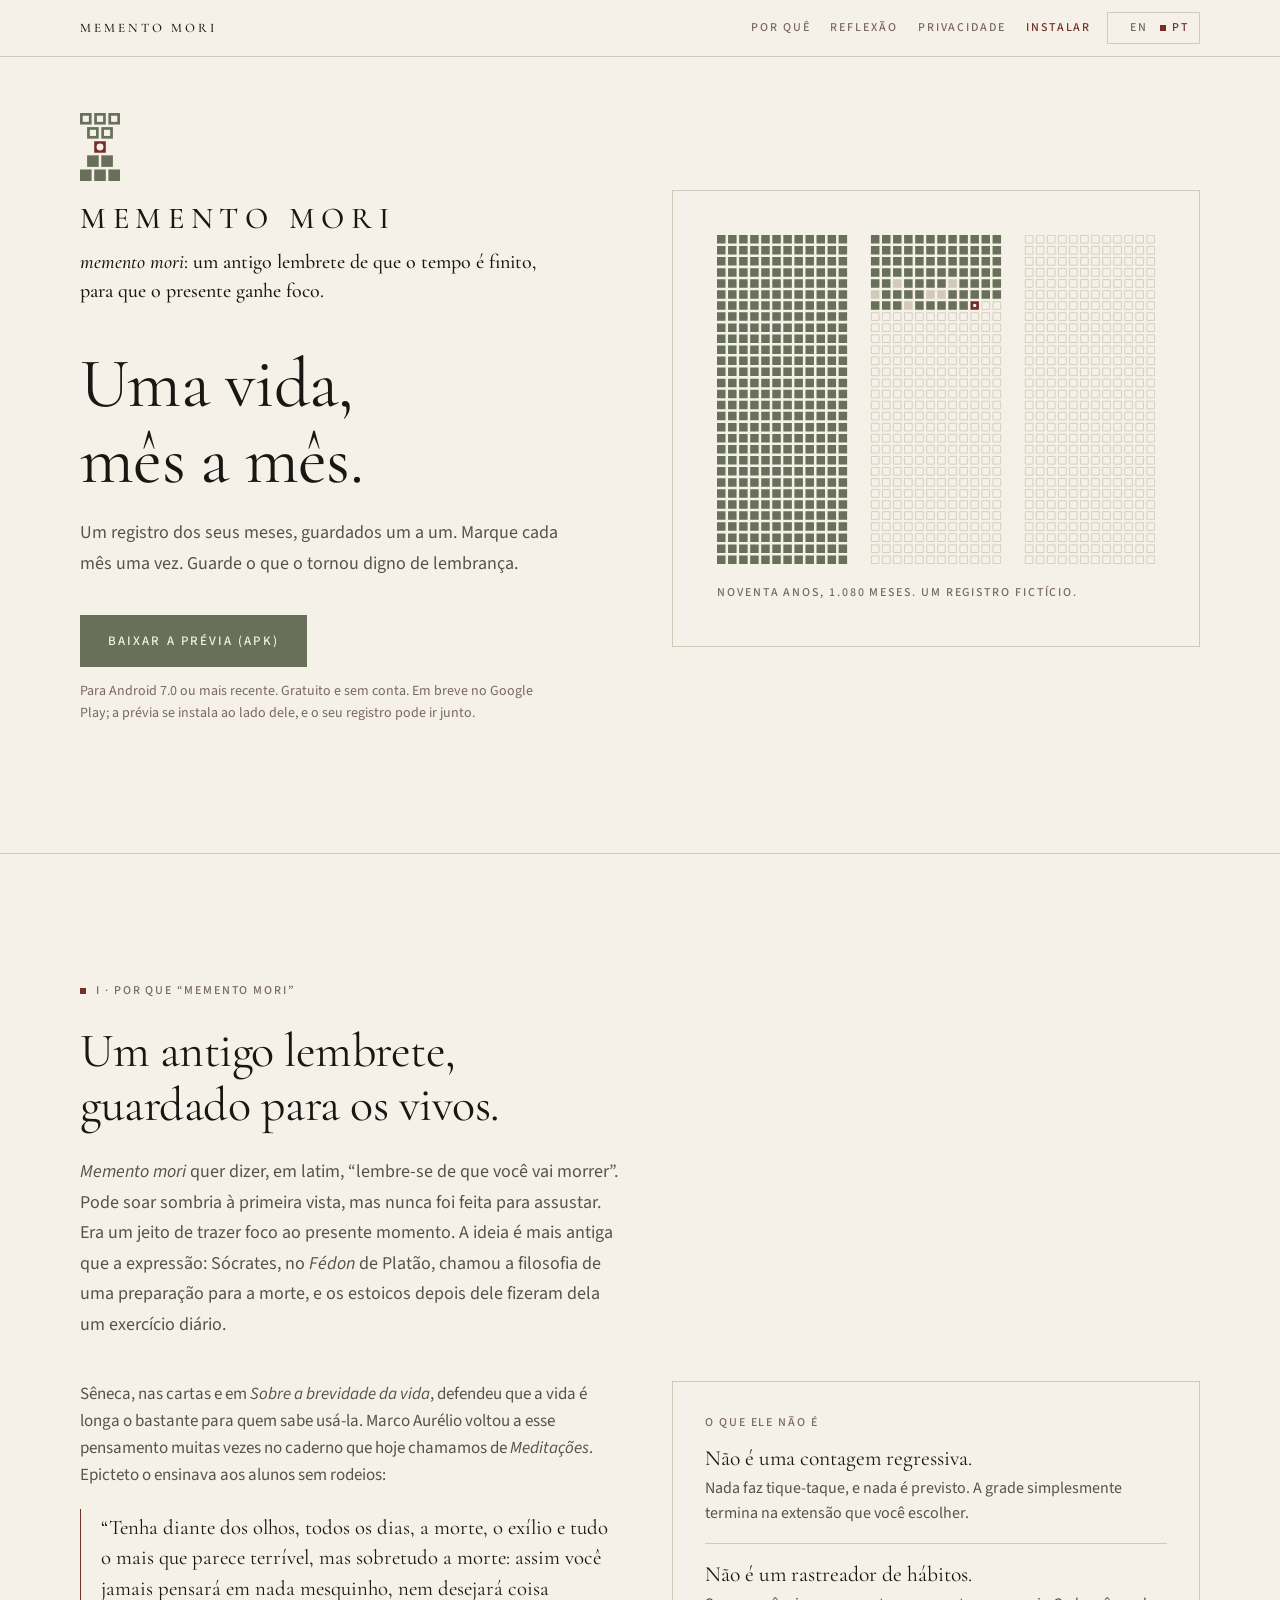
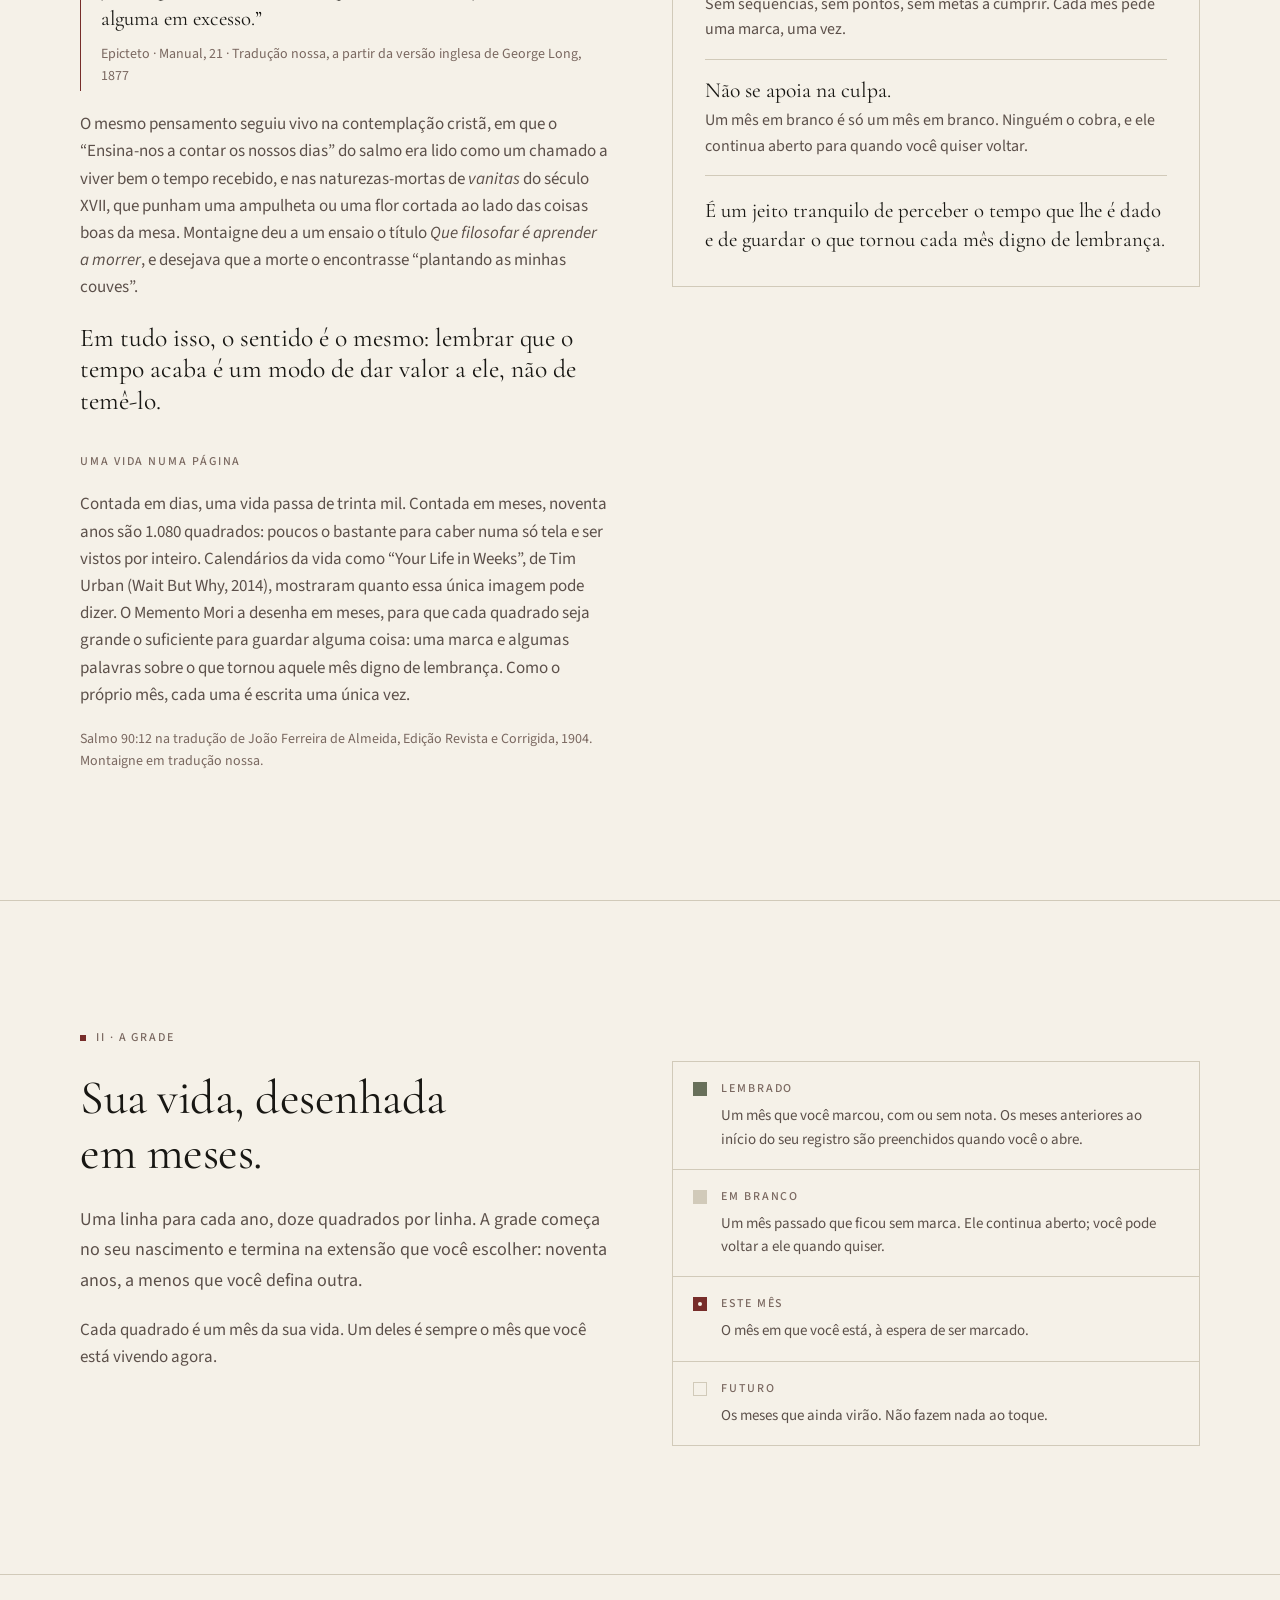
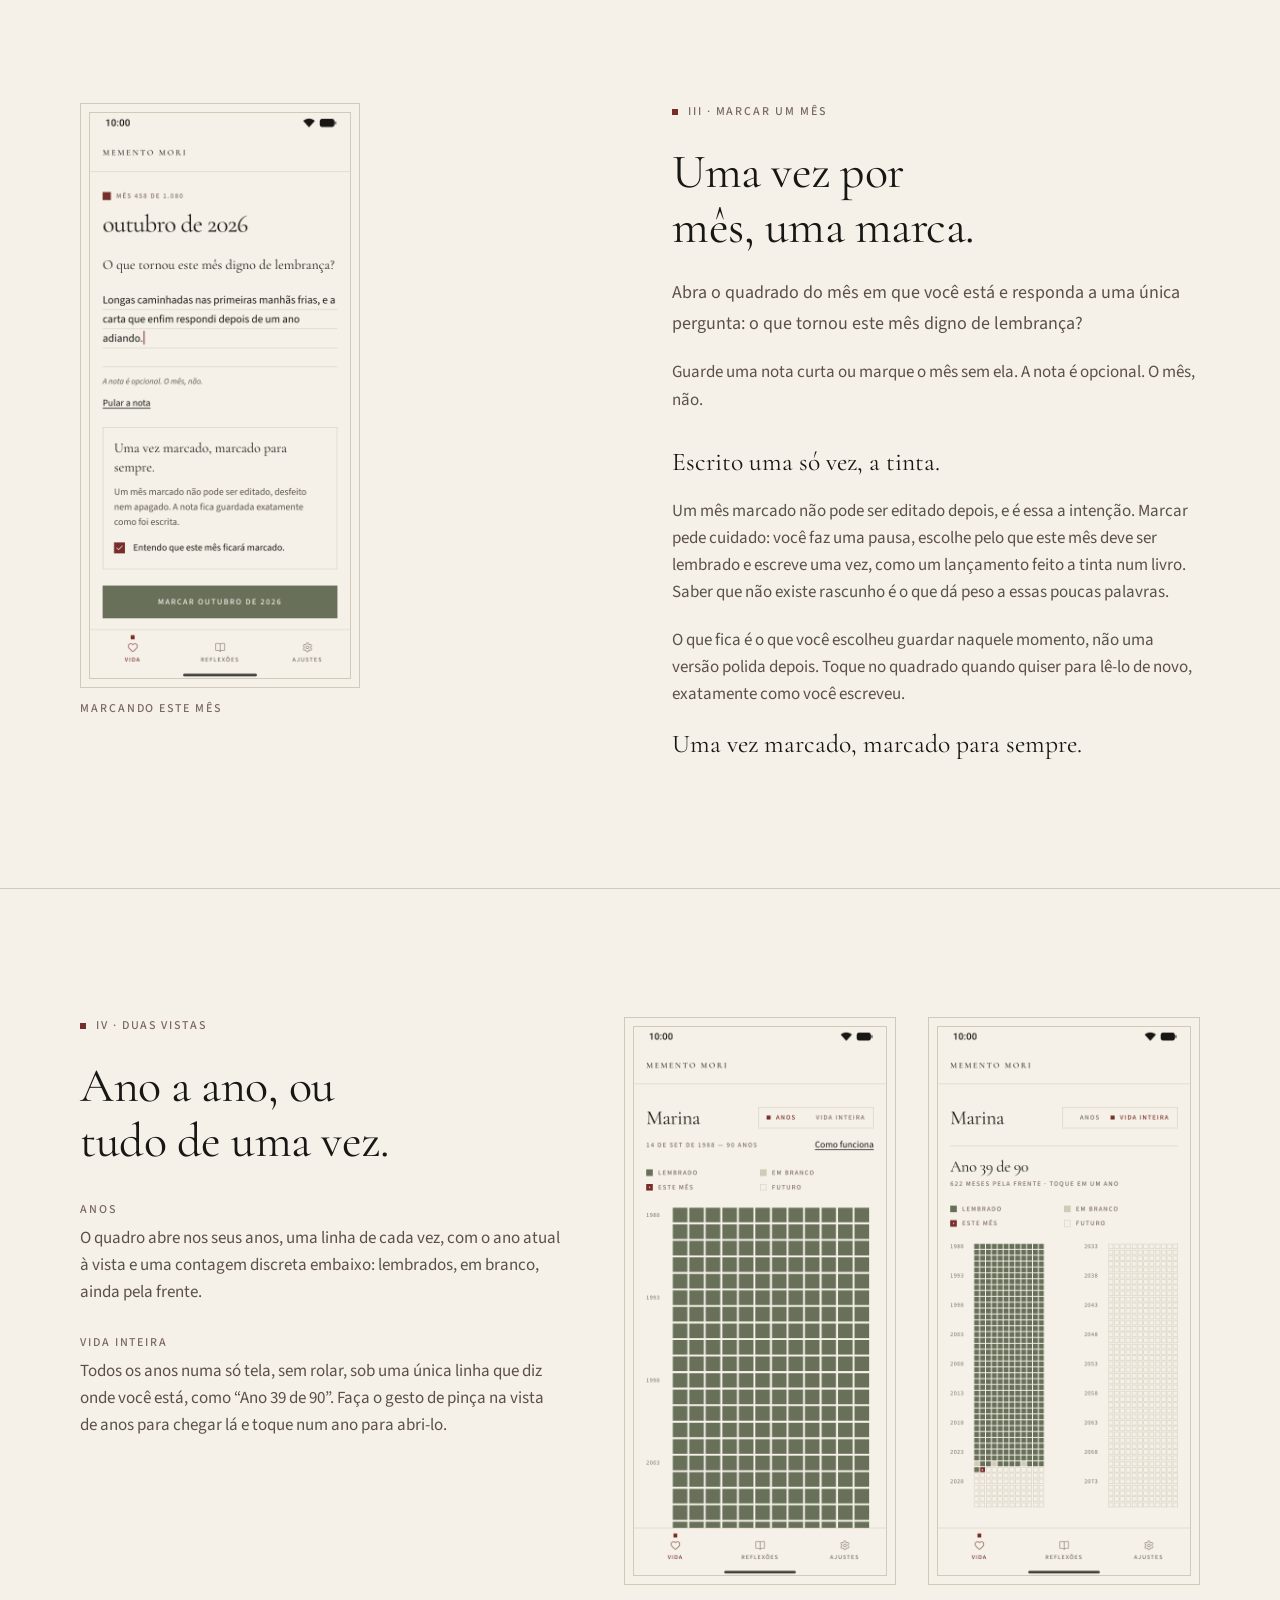
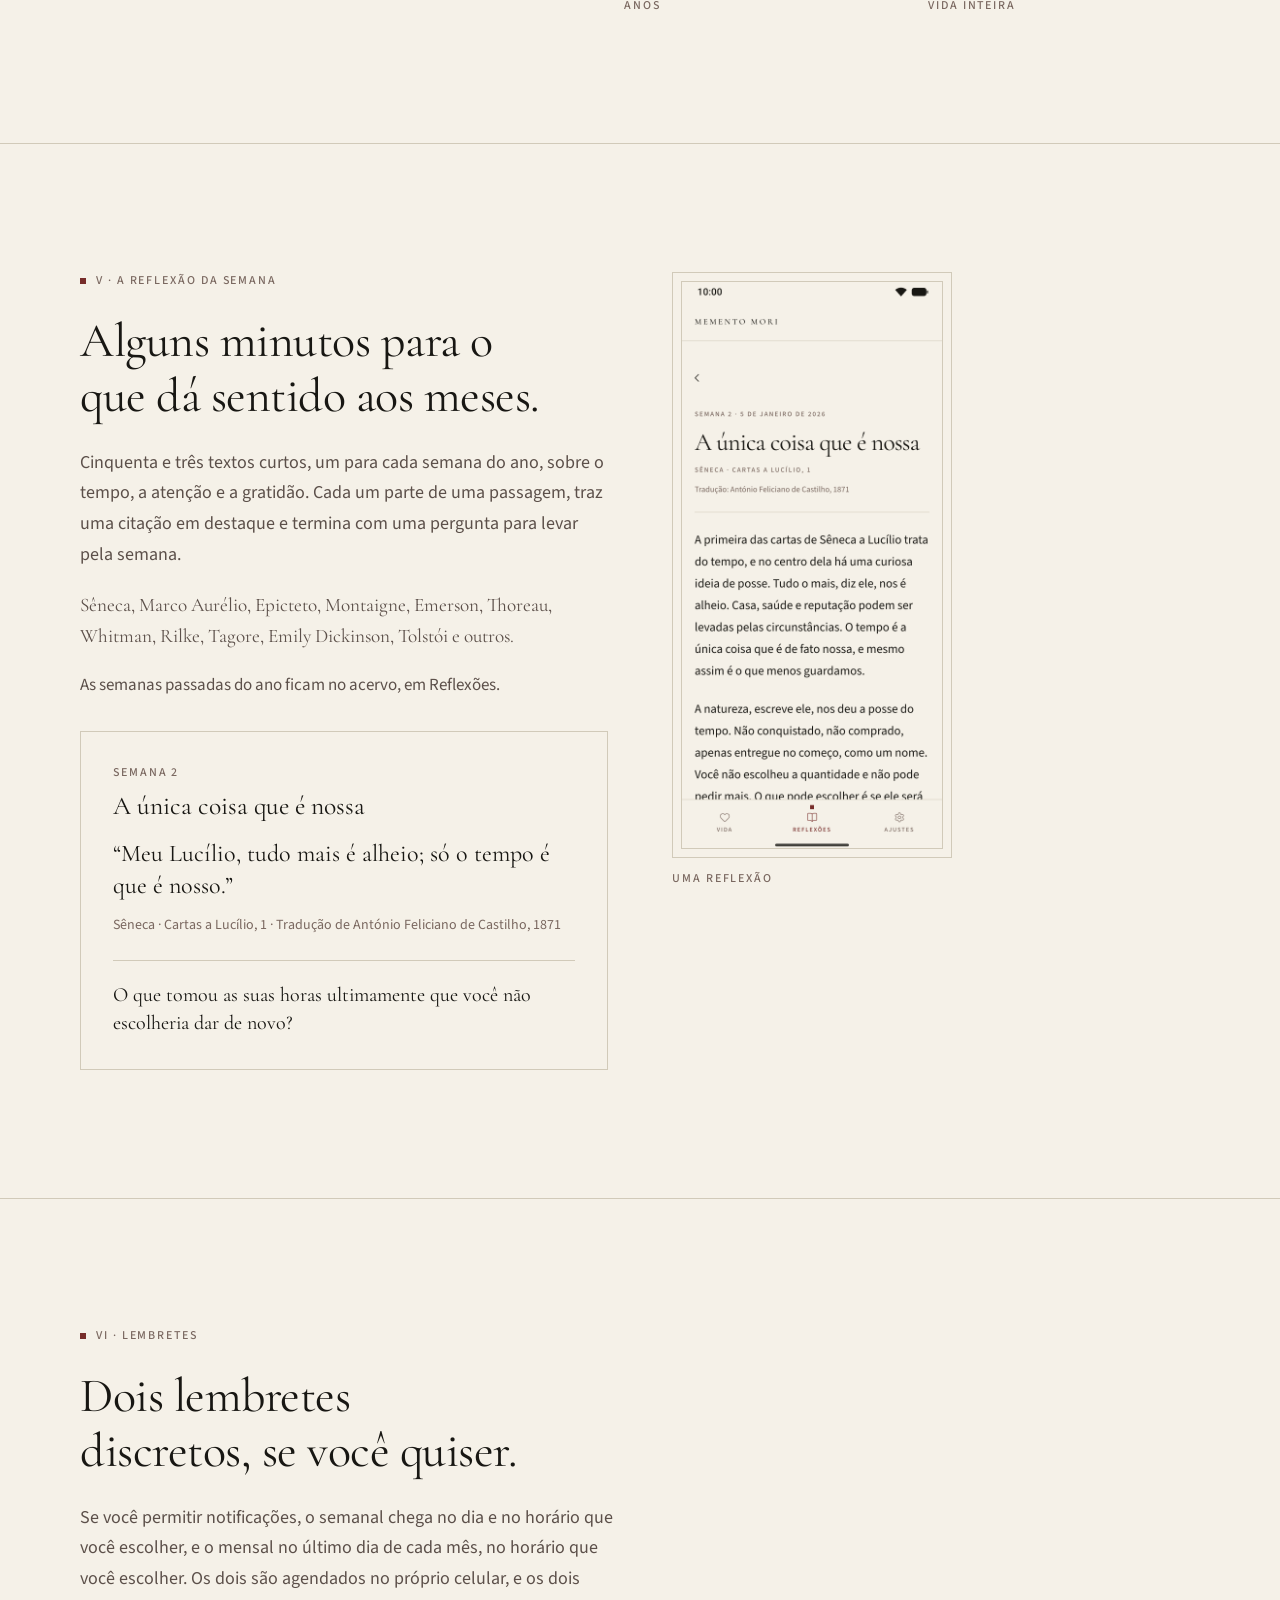
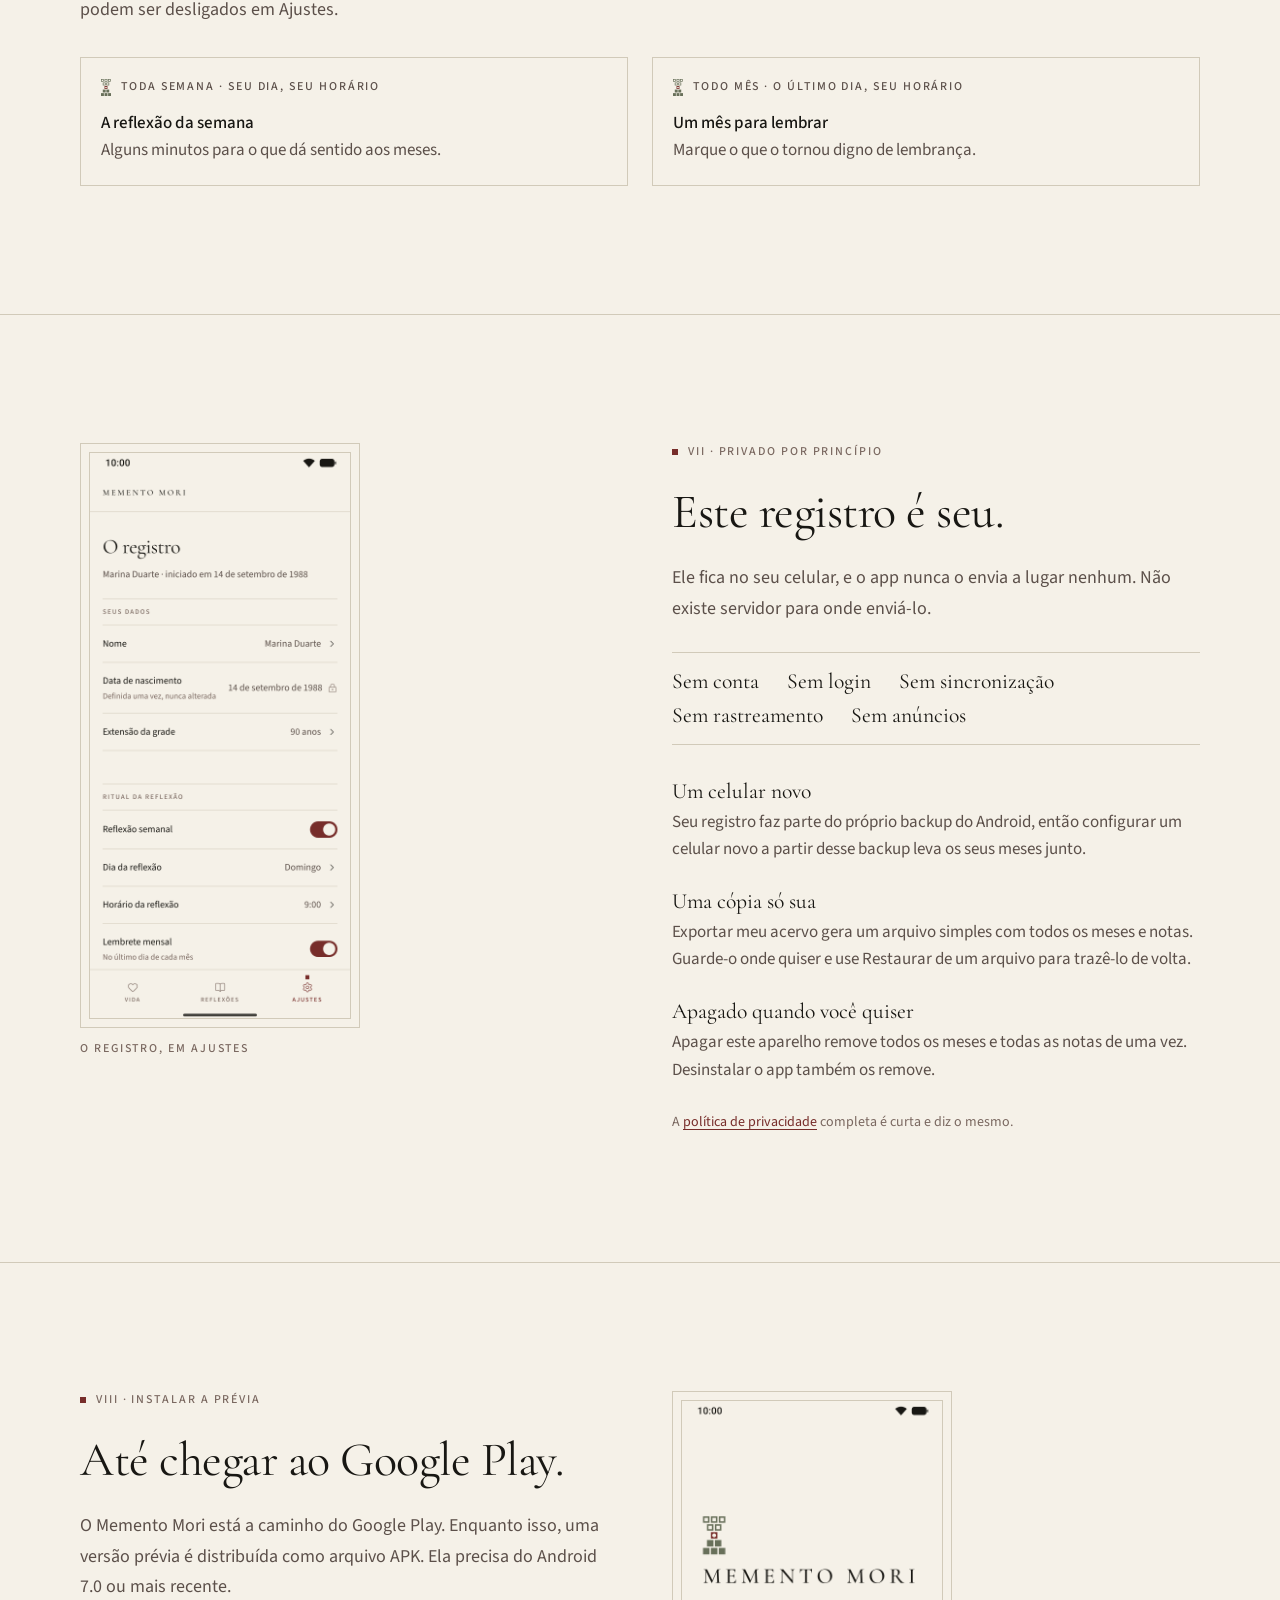
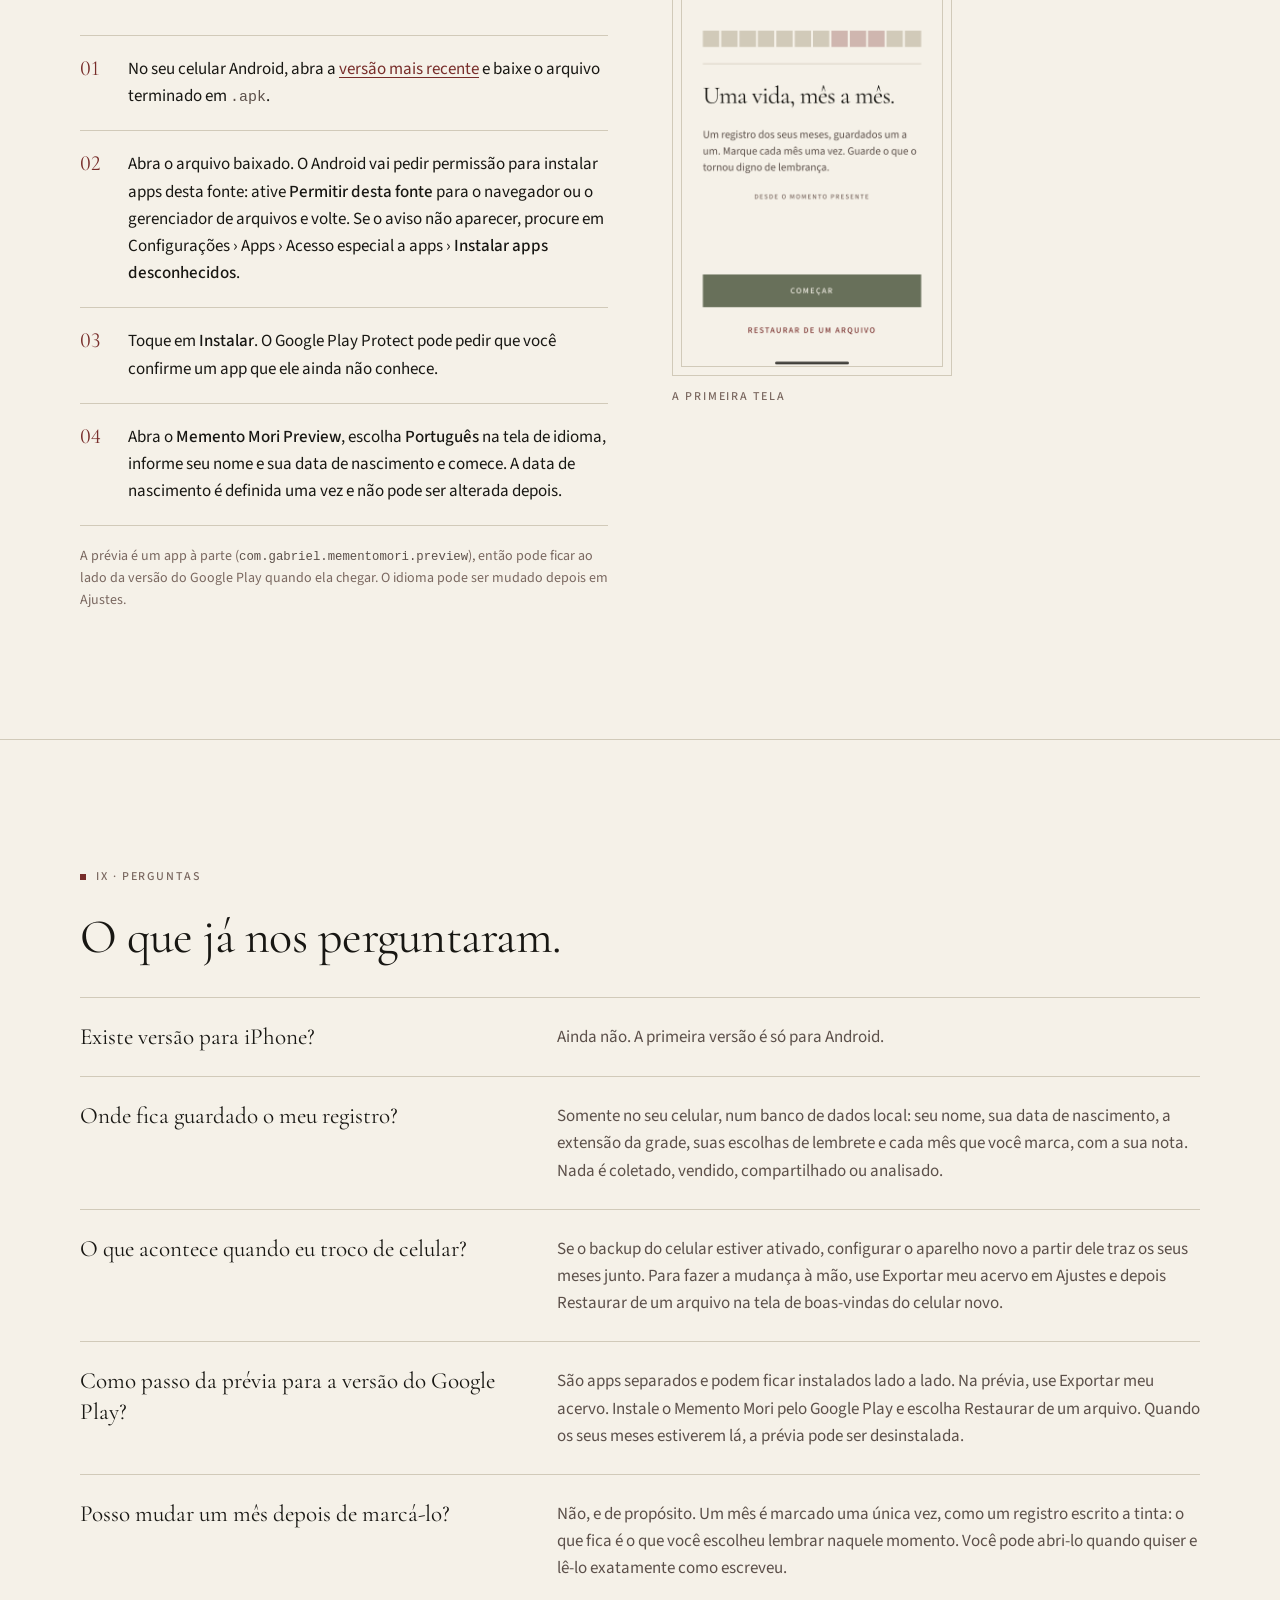
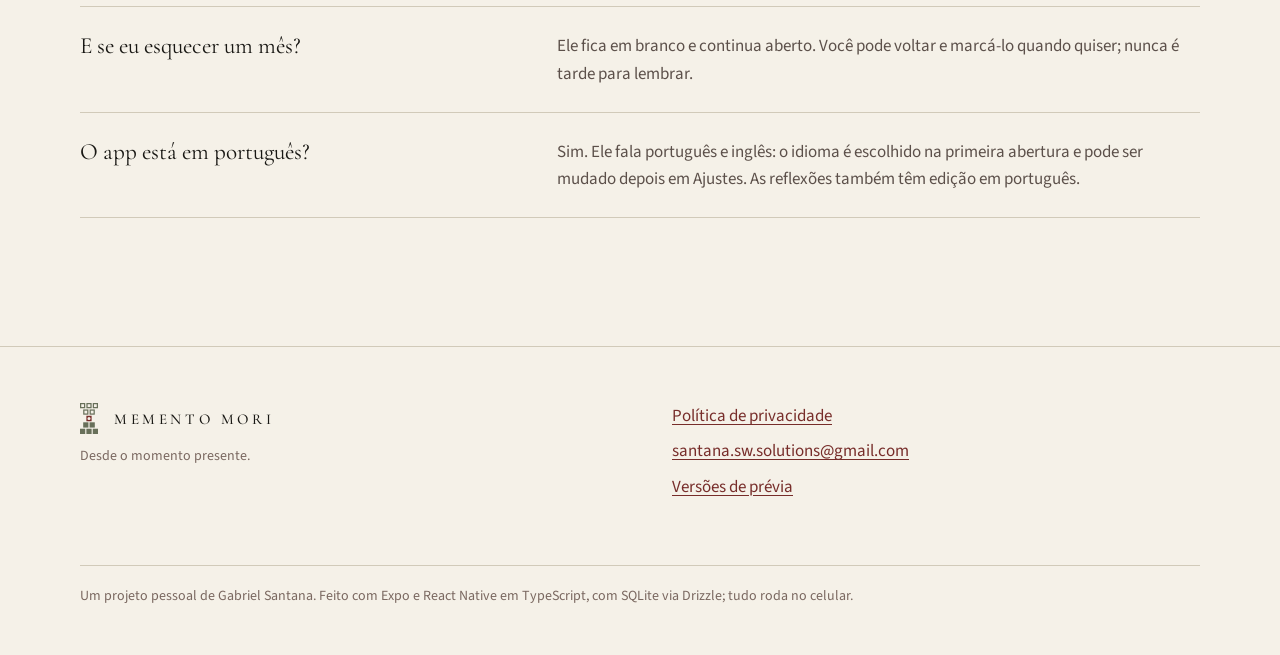
==== pt-br/index.html @ fcdf6d49 "docs: Memento Mori presentation site and README" ====
<!doctype html>
<html lang="pt-BR">
    <head>
        <meta charset="utf-8" />
        <meta name="viewport" content="width=device-width, initial-scale=1" />
        <title>Memento Mori: uma vida, mês a mês</title>
        <meta
            name="description"
            content="Um registro dos seus meses, guardados um a um. Sua vida como uma grade de meses, no Android: marque cada um uma vez, guarde o que o tornou digno de lembrança e leia uma breve reflexão a cada semana. Sem conta, sem anúncios; nada sai do seu celular." />
        <meta name="author" content="Gabriel Santana" />
        <meta name="theme-color" content="#F5F1E8" />
        <meta name="color-scheme" content="light" />

        <!--
        PLACEHOLDER (URLs absolutas): os cartões do Open Graph e do Twitter precisam de links absolutos.
        Troque https://gabrielsanttana.github.io/mementomori/ pelo endereço real do GitHub Pages quando
        o repositório do portfólio for publicado. O restante da página usa caminhos relativos.
    -->
        <link rel="canonical" href="https://gabrielsanttana.github.io/mementomori/pt-br/" />
        <link rel="alternate" hreflang="en" href="https://gabrielsanttana.github.io/mementomori/" />
        <link rel="alternate" hreflang="pt-BR" href="https://gabrielsanttana.github.io/mementomori/pt-br/" />
        <link rel="alternate" hreflang="x-default" href="https://gabrielsanttana.github.io/mementomori/" />
        <meta property="og:type" content="website" />
        <meta property="og:locale" content="pt_BR" />
        <meta property="og:locale:alternate" content="en_US" />
        <meta property="og:site_name" content="Memento Mori" />
        <meta property="og:title" content="Memento Mori: uma vida, mês a mês" />
        <meta
            property="og:description"
            content="Um registro dos seus meses, guardados um a um. Marque cada mês uma vez. Guarde o que o tornou digno de lembrança." />
        <meta property="og:url" content="https://gabrielsanttana.github.io/mementomori/pt-br/" />
        <meta property="og:image" content="https://gabrielsanttana.github.io/mementomori/assets/og-card-pt-br.png" />
        <meta property="og:image:width" content="1200" />
        <meta property="og:image:height" content="630" />
        <meta
            property="og:image:alt"
            content="O nome Memento Mori e a ampulheta de meses ao lado de uma vida desenhada como uma grade de meses." />
        <meta name="twitter:card" content="summary_large_image" />
        <meta name="twitter:title" content="Memento Mori: uma vida, mês a mês" />
        <meta
            name="twitter:description"
            content="Um registro dos seus meses, guardados um a um. Marque cada mês uma vez. Guarde o que o tornou digno de lembrança." />
        <meta name="twitter:image" content="https://gabrielsanttana.github.io/mementomori/assets/og-card-pt-br.png" />

        <link rel="icon" href="../assets/favicon.svg" type="image/svg+xml" />
        <link rel="icon" href="../assets/favicon-32.png" type="image/png" sizes="32x32" />
        <link rel="apple-touch-icon" href="../assets/apple-touch-icon.png" />

        <link rel="preconnect" href="https://fonts.googleapis.com" />
        <link rel="preconnect" href="https://fonts.gstatic.com" crossorigin />
        <link
            rel="stylesheet"
            href="https://fonts.googleapis.com/css2?family=Cormorant+Garamond:ital,wght@0,400;0,500;1,400;1,500&family=Source+Sans+3:wght@400;500&display=swap" />
        <link rel="stylesheet" href="../styles.css" />
    </head>
    <body>
        <a class="skip-link label" href="#main">Pular para a página</a>

        <header class="site-header">
            <div class="wrap">
                <a class="wordmark" href="./">Memento Mori</a>
                <nav class="label" aria-label="Seções">
                    <a class="nav-optional" href="#por-que">Por quê</a>
                    <a class="nav-optional" href="#reflexao">Reflexão</a>
                    <a class="nav-optional" href="#privacidade">Privacidade</a>
                    <a class="is-accent" href="#instalar">Instalar</a>
                </nav>
                <nav class="lang-switch label" aria-label="Idioma">
                    <a href="../" lang="en" hreflang="en" title="English">EN</a>
                    <a href="./" lang="pt-BR" hreflang="pt-BR" aria-current="page">PT</a>
                </nav>
            </div>
        </header>

        <main id="main">
            <!-- ============================== Abertura ============================== -->
            <section class="hero" aria-labelledby="hero-title">
                <div class="wrap split">
                    <div>
                        <img class="hero-mark" src="../assets/logo-mark.svg" width="40" height="68" alt="" />
                        <p class="wordmark">Memento Mori</p>
                        <p class="hero-gloss">
                            <i>memento mori</i>: um antigo lembrete de que o tempo é finito, para que o presente ganhe
                            foco.
                        </p>
                        <h1 class="display" id="hero-title">Uma vida, mês a mês.</h1>
                        <p class="lead">
                            Um registro dos seus meses, guardados um a um. Marque cada mês uma vez. Guarde o que o
                            tornou digno de lembrança.
                        </p>

                        <div class="hero-actions">
                            <!--
                            PLACEHOLDER URL: o download do APK. O código do app é privado, então este link
                            precisa apontar para a página de Releases do repositório público que hospeda o APK.
                        -->
                            <a class="button" href="https://github.com/gabrielsanttana/mementomori/releases/latest"
                                >Baixar a prévia (APK)</a
                            >
                            <p class="caption hero-note">
                                Para Android 7.0 ou mais recente. Gratuito e sem conta. Em breve no Google Play; a
                                prévia se instala ao lado dele, e o seu registro pode ir junto.
                            </p>
                        </div>
                    </div>

                    <figure class="hero-figure">
                        <img
                            src="../assets/hero-grid.svg"
                            width="515"
                            height="387"
                            alt="Uma vida de noventa anos desenhada como 1.080 quadradinhos, doze por linha. Os primeiros trinta e seis anos estão preenchidos em verde-sálvia, alguns meses ficaram em branco, um quadrado vinho marca o presente e os demais estão apenas contornados." />
                        <figcaption class="label">Noventa anos, 1.080 meses. Um registro fictício.</figcaption>
                    </figure>
                </div>
            </section>

            <!-- ============================== Por que "memento mori" ============================== -->
            <section id="por-que" aria-labelledby="why-title">
                <div class="wrap">
                    <div class="text">
                        <p class="label section-label">I · Por que “memento mori”</p>
                        <h2 class="headline" id="why-title">Um antigo lembrete, guardado para os vivos.</h2>
                        <p class="lead" style="margin-top: 24px">
                            <i>Memento mori</i> quer dizer, em latim, “lembre-se de que você vai morrer”. Pode soar
                            sombria à primeira vista, mas nunca foi feita para assustar. Era um jeito de trazer foco ao
                            presente momento. A ideia é mais antiga que a expressão: Sócrates, no <i>Fédon</i> de
                            Platão, chamou a filosofia de uma preparação para a morte, e os estoicos depois dele fizeram
                            dela um exercício diário.
                        </p>
                    </div>

                    <div class="split why-body">
                        <div class="text stack">
                            <p class="muted">
                                Sêneca, nas cartas e em
                                <i>Sobre a brevidade da vida</i>, defendeu que a vida é longa o bastante para quem sabe
                                usá-la. Marco Aurélio voltou a esse pensamento muitas vezes no caderno que hoje chamamos
                                de <i>Meditações</i>. Epicteto o ensinava aos alunos sem rodeios:
                            </p>

                            <figure class="epigraph">
                                <blockquote>
                                    “Tenha diante dos olhos, todos os dias, a morte, o exílio e tudo o mais que parece
                                    terrível, mas sobretudo a morte: assim você jamais pensará em nada mesquinho, nem
                                    desejará coisa alguma em excesso.”
                                </blockquote>
                                <figcaption class="caption">
                                    Epicteto · Manual, 21 · Tradução nossa, a partir da versão inglesa de George Long,
                                    1877
                                </figcaption>
                            </figure>

                            <p class="muted">
                                O mesmo pensamento seguiu vivo na contemplação cristã, em que o “Ensina-nos a contar os
                                nossos dias” do salmo era lido como um chamado a viver bem o tempo recebido, e nas
                                naturezas-mortas de <i>vanitas</i> do século XVII, que punham uma ampulheta ou uma flor
                                cortada ao lado das coisas boas da mesa. Montaigne deu a um ensaio o título
                                <i>Que filosofar é aprender a morrer</i>, e desejava que a morte o encontrasse
                                “plantando as minhas couves”.
                            </p>

                            <p class="title">
                                Em tudo isso, o sentido é o mesmo: lembrar que o tempo acaba é um modo de dar valor a
                                ele, não de temê-lo.
                            </p>

                            <h3 class="label" style="padding-top: 16px">Uma vida numa página</h3>
                            <p class="muted">
                                Contada em dias, uma vida passa de trinta mil. Contada em meses, noventa anos são 1.080
                                quadrados: poucos o bastante para caber numa só tela e ser vistos por inteiro.
                                Calendários da vida como “Your Life in Weeks”, de Tim Urban (Wait But Why, 2014),
                                mostraram quanto essa única imagem pode dizer. O Memento Mori a desenha em meses, para
                                que cada quadrado seja grande o suficiente para guardar alguma coisa: uma marca e
                                algumas palavras sobre o que tornou aquele mês digno de lembrança. Como o próprio mês,
                                cada uma é escrita uma única vez.
                            </p>

                            <p class="caption">
                                Salmo 90:12 na tradução de João Ferreira de Almeida, Edição Revista e Corrigida, 1904.
                                Montaigne em tradução nossa.
                            </p>

                            <!--
                            OPCIONAL, para Gabriel: uma ou duas frases suas sobre por que você fez este app.
                            Pode deixar de fora. Por exemplo:
                            <p class="muted">…</p>
                        --></div>

                        <aside class="not-panel" aria-labelledby="not-title">
                            <h3 class="label" id="not-title">O que ele não é</h3>
                            <dl class="not-list">
                                <div>
                                    <dt>Não é uma contagem regressiva.</dt>
                                    <dd>
                                        Nada faz tique-taque, e nada é previsto. A grade simplesmente termina na
                                        extensão que você escolher.
                                    </dd>
                                </div>
                                <div>
                                    <dt>Não é um rastreador de hábitos.</dt>
                                    <dd>
                                        Sem sequências, sem pontos, sem metas a cumprir. Cada mês pede uma marca, uma
                                        vez.
                                    </dd>
                                </div>
                                <div>
                                    <dt>Não se apoia na culpa.</dt>
                                    <dd>
                                        Um mês em branco é só um mês em branco. Ninguém o cobra, e ele continua aberto
                                        para quando você quiser voltar.
                                    </dd>
                                </div>
                            </dl>
                            <p class="not-closing">
                                É um jeito tranquilo de perceber o tempo que lhe é dado e de guardar o que tornou cada
                                mês digno de lembrança.
                            </p>
                        </aside>
                    </div>
                </div>
            </section>

            <!-- ============================== A grade ============================== -->
            <section id="grade" aria-labelledby="grid-title">
                <div class="wrap split">
                    <div class="text">
                        <p class="label section-label">II · A grade</p>
                        <h2 class="headline" id="grid-title">Sua vida, desenhada em meses.</h2>
                        <div class="stack" style="margin-top: 24px">
                            <p class="lead">
                                Uma linha para cada ano, doze quadrados por linha. A grade começa no seu nascimento e
                                termina na extensão que você escolher: noventa anos, a menos que você defina outra.
                            </p>
                            <p class="muted">
                                Cada quadrado é um mês da sua vida. Um deles é sempre o mês que você está vivendo agora.
                            </p>
                        </div>
                    </div>

                    <dl class="legend" aria-label="O que os quadrados significam">
                        <div>
                            <dt class="label">
                                <span class="swatch swatch--remembered" aria-hidden="true"></span>Lembrado
                            </dt>
                            <dd>
                                Um mês que você marcou, com ou sem nota. Os meses anteriores ao início do seu registro
                                são preenchidos quando você o abre.
                            </dd>
                        </div>
                        <div>
                            <dt class="label">
                                <span class="swatch swatch--missed" aria-hidden="true"></span>Em branco
                            </dt>
                            <dd>
                                Um mês passado que ficou sem marca. Ele continua aberto; você pode voltar a ele quando
                                quiser.
                            </dd>
                        </div>
                        <div>
                            <dt class="label">
                                <span class="swatch swatch--this-month" aria-hidden="true"></span>Este mês
                            </dt>
                            <dd>O mês em que você está, à espera de ser marcado.</dd>
                        </div>
                        <div>
                            <dt class="label"><span class="swatch swatch--future" aria-hidden="true"></span>Futuro</dt>
                            <dd>Os meses que ainda virão. Não fazem nada ao toque.</dd>
                        </div>
                    </dl>
                </div>
            </section>

            <!-- ============================== Marcar um mês ============================== -->
            <section id="marcar" aria-labelledby="marking-title">
                <div class="wrap split split--figure-first">
                    <div class="shot-single">
                        <figure class="shot">
                            <div class="shot-frame">
                                <img
                                    src="../assets/screenshots/pt-br/month-check-in.png"
                                    width="1080"
                                    height="2340"
                                    loading="lazy"
                                    alt="Simulação da tela de marcar outubro de 2026: o que tornou este mês digno de lembrança, uma nota curta sobre linhas pautadas e o botão para marcar o mês." />
                            </div>
                            <figcaption class="label">Marcando este mês</figcaption>
                        </figure>
                    </div>

                    <div class="text">
                        <p class="label section-label">III · Marcar um mês</p>
                        <h2 class="headline" id="marking-title">Uma vez por mês, uma marca.</h2>
                        <div class="stack" style="margin-top: 24px">
                            <p class="lead">
                                Abra o quadrado do mês em que você está e responda a uma única pergunta: o que tornou
                                este mês digno de lembrança?
                            </p>
                            <p class="muted">
                                Guarde uma nota curta ou marque o mês sem ela. A nota é opcional. O mês, não.
                            </p>
                            <h3 class="title" style="padding-top: 12px">Escrito uma só vez, a tinta.</h3>
                            <p class="muted">
                                Um mês marcado não pode ser editado depois, e é essa a intenção. Marcar pede cuidado:
                                você faz uma pausa, escolhe pelo que este mês deve ser lembrado e escreve uma vez, como
                                um lançamento feito a tinta num livro. Saber que não existe rascunho é o que dá peso a
                                essas poucas palavras.
                            </p>
                            <p class="muted">
                                O que fica é o que você escolheu guardar naquele momento, não uma versão polida depois.
                                Toque no quadrado quando quiser para lê-lo de novo, exatamente como você escreveu.
                            </p>
                            <p class="title">Uma vez marcado, marcado para sempre.</p>
                        </div>
                    </div>
                </div>
            </section>

            <!-- ============================== Duas vistas ============================== -->
            <section id="vistas" aria-labelledby="views-title">
                <div class="wrap views">
                    <div class="text">
                        <p class="label section-label">IV · Duas vistas</p>
                        <h2 class="headline" id="views-title">Ano a ano, ou tudo de uma vez.</h2>
                        <div class="view-notes">
                            <div>
                                <h3 class="label">Anos</h3>
                                <p class="muted">
                                    O quadro abre nos seus anos, uma linha de cada vez, com o ano atual à vista e uma
                                    contagem discreta embaixo: lembrados, em branco, ainda pela frente.
                                </p>
                            </div>
                            <div>
                                <h3 class="label">Vida inteira</h3>
                                <p class="muted">
                                    Todos os anos numa só tela, sem rolar, sob uma única linha que diz onde você está,
                                    como “Ano 39 de 90”. Faça o gesto de pinça na vista de anos para chegar lá e toque
                                    num ano para abri-lo.
                                </p>
                            </div>
                        </div>
                    </div>

                    <div class="shot-pair">
                        <figure class="shot">
                            <div class="shot-frame">
                                <img
                                    src="../assets/screenshots/pt-br/years.png"
                                    width="1080"
                                    height="2340"
                                    loading="lazy"
                                    alt="Simulação da vista de anos para um registro fictício: o título, a chave Anos e Vida inteira, a legenda e linhas de doze meses, uma para cada ano." />
                            </div>
                            <figcaption class="label">Anos</figcaption>
                        </figure>
                        <figure class="shot">
                            <div class="shot-frame">
                                <img
                                    src="../assets/screenshots/pt-br/whole-life.png"
                                    width="1080"
                                    height="2340"
                                    loading="lazy"
                                    alt="Simulação da vista da vida inteira para um registro fictício: ano 39 de 90 e todos os noventa anos numa só tela, em duas colunas." />
                            </div>
                            <figcaption class="label">Vida inteira</figcaption>
                        </figure>
                    </div>
                </div>
            </section>

            <!-- ============================== A reflexão da semana ============================== -->
            <section id="reflexao" aria-labelledby="reflection-title">
                <div class="wrap split">
                    <div class="text">
                        <p class="label section-label">V · A reflexão da semana</p>
                        <h2 class="headline" id="reflection-title">Alguns minutos para o que dá sentido aos meses.</h2>
                        <div class="stack" style="margin-top: 24px">
                            <p class="lead">
                                Cinquenta e três textos curtos, um para cada semana do ano, sobre o tempo, a atenção e a
                                gratidão. Cada um parte de uma passagem, traz uma citação em destaque e termina com uma
                                pergunta para levar pela semana.
                            </p>
                            <p class="authors">
                                Sêneca, Marco Aurélio, Epicteto, Montaigne, Emerson, Thoreau, Whitman, Rilke, Tagore,
                                Emily Dickinson, Tolstói e outros.
                            </p>
                            <p class="muted">As semanas passadas do ano ficam no acervo, em Reflexões.</p>
                        </div>

                        <article class="reflection-card" aria-label="Um exemplo de reflexão">
                            <p class="label">Semana 2</p>
                            <h3 class="title" style="margin-top: 8px">A única coisa que é nossa</h3>
                            <blockquote>“Meu Lucílio, tudo mais é alheio; só o tempo é que é nosso.”</blockquote>
                            <p class="caption" style="margin-top: 12px">
                                Sêneca · Cartas a Lucílio, 1 · Tradução de António Feliciano de Castilho, 1871
                            </p>
                            <p class="prompt">
                                O que tomou as suas horas ultimamente que você não escolheria dar de novo?
                            </p>
                        </article>
                    </div>

                    <div class="shot-single">
                        <figure class="shot">
                            <div class="shot-frame">
                                <img
                                    src="../assets/screenshots/pt-br/reflection.png"
                                    width="1080"
                                    height="2340"
                                    loading="lazy"
                                    alt="Simulação da reflexão da semana 2, A única coisa que é nossa, a partir da primeira carta de Sêneca a Lucílio." />
                            </div>
                            <figcaption class="label">Uma reflexão</figcaption>
                        </figure>
                    </div>
                </div>
            </section>

            <!-- ============================== Lembretes ============================== -->
            <section id="lembretes" aria-labelledby="reminders-title">
                <div class="wrap">
                    <div class="text">
                        <p class="label section-label">VI · Lembretes</p>
                        <h2 class="headline" id="reminders-title">Dois lembretes discretos, se você quiser.</h2>
                        <p class="lead" style="margin-top: 24px">
                            Se você permitir notificações, o semanal chega no dia e no horário que você escolher, e o
                            mensal no último dia de cada mês, no horário que você escolher. Os dois são agendados no
                            próprio celular, e os dois podem ser desligados em Ajustes.
                        </p>
                    </div>

                    <div class="reminders">
                        <div class="reminder">
                            <p class="when label">
                                <img
                                    class="reminder-mark"
                                    src="../assets/logo-mark.svg"
                                    width="10"
                                    height="17"
                                    alt="" />Toda semana · seu dia, seu horário
                            </p>
                            <strong>A reflexão da semana</strong>
                            <p>Alguns minutos para o que dá sentido aos meses.</p>
                        </div>
                        <div class="reminder">
                            <p class="when label">
                                <img
                                    class="reminder-mark"
                                    src="../assets/logo-mark.svg"
                                    width="10"
                                    height="17"
                                    alt="" />Todo mês · o último dia, seu horário
                            </p>
                            <strong>Um mês para lembrar</strong>
                            <p>Marque o que o tornou digno de lembrança.</p>
                        </div>
                    </div>
                </div>
            </section>

            <!-- ============================== Privacidade ============================== -->
            <section id="privacidade" aria-labelledby="privacy-title">
                <div class="wrap split split--figure-first">
                    <div class="shot-single">
                        <figure class="shot">
                            <div class="shot-frame">
                                <img
                                    src="../assets/screenshots/pt-br/settings.png"
                                    width="1080"
                                    height="2340"
                                    loading="lazy"
                                    alt="Simulação da tela O registro, em Ajustes: nome, data de nascimento, extensão da grade e o ritual da reflexão, com os lembretes e seus horários." />
                            </div>
                            <figcaption class="label">O registro, em Ajustes</figcaption>
                        </figure>
                    </div>

                    <div class="text">
                        <p class="label section-label">VII · Privado por princípio</p>
                        <h2 class="headline" id="privacy-title">Este registro é seu.</h2>
                        <p class="lead" style="margin-top: 24px">
                            Ele fica no seu celular, e o app nunca o envia a lugar nenhum. Não existe servidor para onde
                            enviá-lo.
                        </p>

                        <ul class="nevers" aria-label="O que o app não tem">
                            <li>Sem conta</li>
                            <li>Sem login</li>
                            <li>Sem sincronização</li>
                            <li>Sem rastreamento</li>
                            <li>Sem anúncios</li>
                        </ul>

                        <div class="facts">
                            <div>
                                <h3>Um celular novo</h3>
                                <p class="muted">
                                    Seu registro faz parte do próprio backup do Android, então configurar um celular
                                    novo a partir desse backup leva os seus meses junto.
                                </p>
                            </div>
                            <div>
                                <h3>Uma cópia só sua</h3>
                                <p class="muted">
                                    Exportar meu acervo gera um arquivo simples com todos os meses e notas. Guarde-o
                                    onde quiser e use Restaurar de um arquivo para trazê-lo de volta.
                                </p>
                            </div>
                            <div>
                                <h3>Apagado quando você quiser</h3>
                                <p class="muted">
                                    Apagar este aparelho remove todos os meses e todas as notas de uma vez. Desinstalar
                                    o app também os remove.
                                </p>
                            </div>
                        </div>

                        <p class="caption" style="margin-top: 28px">
                            A
                            <a
                                href="https://gist.github.com/gabrielsanttana/80c33d4d604d0b20329192adfdc450f5#file-memento-mori-privacy-policy-pt-br-md"
                                >política de privacidade</a
                            >
                            completa é curta e diz o mesmo.
                        </p>
                    </div>
                </div>
            </section>

            <!-- ============================== Instalar ============================== -->
            <section id="instalar" aria-labelledby="install-title">
                <div class="wrap split">
                    <div class="text">
                        <p class="label section-label">VIII · Instalar a prévia</p>
                        <h2 class="headline" id="install-title">Até chegar ao Google Play.</h2>
                        <p class="lead" style="margin-top: 24px">
                            O Memento Mori está a caminho do Google Play. Enquanto isso, uma versão prévia é distribuída
                            como arquivo APK. Ela precisa do Android 7.0 ou mais recente.
                        </p>

                        <ol class="steps">
                            <li>
                                <div>
                                    No seu celular Android, abra a
                                    <a href="https://github.com/gabrielsanttana/mementomori/releases/latest"
                                        >versão mais recente</a
                                    >
                                    e baixe o arquivo terminado em <code>.apk</code>.
                                </div>
                            </li>
                            <li>
                                <div>
                                    Abra o arquivo baixado. O Android vai pedir permissão para instalar apps desta
                                    fonte: ative <strong>Permitir desta fonte</strong> para o navegador ou o gerenciador
                                    de arquivos e volte. Se o aviso não aparecer, procure em Configurações › Apps ›
                                    Acesso especial a apps › <strong>Instalar apps desconhecidos</strong>.
                                </div>
                            </li>
                            <li>
                                <div>
                                    Toque em <strong>Instalar</strong>. O Google Play Protect pode pedir que você
                                    confirme um app que ele ainda não conhece.
                                </div>
                            </li>
                            <li>
                                <div>
                                    Abra o <strong>Memento Mori Preview</strong>, escolha <strong>Português</strong> na
                                    tela de idioma, informe seu nome e sua data de nascimento e comece. A data de
                                    nascimento é definida uma vez e não pode ser alterada depois.
                                </div>
                            </li>
                        </ol>

                        <p class="caption" style="margin-top: 20px">
                            A prévia é um app à parte (<code>com.gabriel.mementomori.preview</code>), então pode ficar
                            ao lado da versão do Google Play quando ela chegar. O idioma pode ser mudado depois em
                            Ajustes.
                        </p>
                    </div>

                    <div class="shot-single">
                        <figure class="shot">
                            <div class="shot-frame">
                                <img
                                    src="../assets/screenshots/pt-br/welcome.png"
                                    width="1080"
                                    height="2340"
                                    loading="lazy"
                                    alt="Simulação da tela de boas-vindas: a ampulheta, o nome Memento Mori, “Uma vida, mês a mês.” e o botão Começar." />
                            </div>
                            <figcaption class="label">A primeira tela</figcaption>
                        </figure>
                    </div>
                </div>
            </section>

            <!-- ============================== Perguntas ============================== -->
            <section id="perguntas" aria-labelledby="questions-title">
                <div class="wrap">
                    <p class="label section-label">IX · Perguntas</p>
                    <h2 class="headline" id="questions-title">O que já nos perguntaram.</h2>

                    <dl class="faq">
                        <div>
                            <dt>Existe versão para iPhone?</dt>
                            <dd>Ainda não. A primeira versão é só para Android.</dd>
                        </div>
                        <div>
                            <dt>Onde fica guardado o meu registro?</dt>
                            <dd>
                                Somente no seu celular, num banco de dados local: seu nome, sua data de nascimento, a
                                extensão da grade, suas escolhas de lembrete e cada mês que você marca, com a sua nota.
                                Nada é coletado, vendido, compartilhado ou analisado.
                            </dd>
                        </div>
                        <div>
                            <dt>O que acontece quando eu troco de celular?</dt>
                            <dd>
                                Se o backup do celular estiver ativado, configurar o aparelho novo a partir dele traz os
                                seus meses junto. Para fazer a mudança à mão, use Exportar meu acervo em Ajustes e
                                depois Restaurar de um arquivo na tela de boas-vindas do celular novo.
                            </dd>
                        </div>
                        <div>
                            <dt>Como passo da prévia para a versão do Google Play?</dt>
                            <dd>
                                São apps separados e podem ficar instalados lado a lado. Na prévia, use Exportar meu
                                acervo. Instale o Memento Mori pelo Google Play e escolha Restaurar de um arquivo.
                                Quando os seus meses estiverem lá, a prévia pode ser desinstalada.
                            </dd>
                        </div>
                        <div>
                            <dt>Posso mudar um mês depois de marcá-lo?</dt>
                            <dd>
                                Não, e de propósito. Um mês é marcado uma única vez, como um registro escrito a tinta: o
                                que fica é o que você escolheu lembrar naquele momento. Você pode abri-lo quando quiser
                                e lê-lo exatamente como escreveu.
                            </dd>
                        </div>
                        <div>
                            <dt>E se eu esquecer um mês?</dt>
                            <dd>
                                Ele fica em branco e continua aberto. Você pode voltar e marcá-lo quando quiser; nunca é
                                tarde para lembrar.
                            </dd>
                        </div>
                        <div>
                            <dt>O app está em português?</dt>
                            <dd>
                                Sim. Ele fala português e inglês: o idioma é escolhido na primeira abertura e pode ser
                                mudado depois em Ajustes. As reflexões também têm edição em português.
                            </dd>
                        </div>
                    </dl>
                </div>
            </section>
        </main>

        <footer class="site-footer">
            <div class="wrap">
                <div class="stack-tight">
                    <div class="footer-brand">
                        <img src="../assets/logo-mark.svg" width="18" height="31" alt="" />
                        <span class="wordmark">Memento Mori</span>
                    </div>
                    <p class="caption">Desde o momento presente.</p>
                </div>

                <ul class="footer-links">
                    <li>
                        <a
                            href="https://gist.github.com/gabrielsanttana/80c33d4d604d0b20329192adfdc450f5#file-memento-mori-privacy-policy-pt-br-md"
                            >Política de privacidade</a
                        >
                    </li>
                    <li><a href="mailto:santana.sw.solutions@gmail.com">santana.sw.solutions@gmail.com</a></li>
                    <li>
                        <a href="https://github.com/gabrielsanttana/mementomori/releases/latest">Versões de prévia</a>
                    </li>
                </ul>

                <p class="caption colophon">
                    Um projeto pessoal de Gabriel Santana. Feito com Expo e React Native em TypeScript, com SQLite via
                    Drizzle; tudo roda no celular.
                </p>
            </div>
        </footer>
    </body>
</html>
---- styles.css ----
/* Memento Mori: presentation page. "Quiet Archive" (DESIGN.md §2–§4): one paper background,
   1px hairlines, radius 0, no shadows or gradients, Cormorant Garamond over Source Sans 3. */

:root {
    color-scheme: light;
    --paper: #f5f1e8;
    --ink: #181713;
    --ink-muted: #5c504a;
    --ink-faint: #7a6860;
    --rule: #d1cab9;
    --sage: #68705a;
    --oxblood: #772d2a;

    --serif: 'Cormorant Garamond', 'Iowan Old Style', Georgia, serif;
    --sans: 'Source Sans 3', 'Segoe UI', system-ui, sans-serif;

    --gutter: 16px;
    --measure: 34rem;
    --page: 70rem;
    --section-space: 72px;
}

@media (min-width: 640px) {
    :root {
        --gutter: 32px;
        --section-space: 104px;
    }
}

@media (min-width: 1024px) {
    :root {
        --gutter: 48px;
        --section-space: 128px;
    }
}

*,
*::before,
*::after {
    box-sizing: border-box;
}

html {
    -webkit-text-size-adjust: 100%;
    text-size-adjust: 100%;
}

body {
    margin: 0;
    background: var(--paper);
    color: var(--ink);
    font-family: var(--sans);
    font-size: 17px;
    line-height: 1.6;
    overflow-wrap: break-word;
}

img,
svg {
    display: block;
    max-width: 100%;
    height: auto;
}

a {
    color: var(--oxblood);
    text-decoration: underline;
    text-decoration-thickness: 1px;
    text-underline-offset: 3px;
}

a:hover {
    text-decoration-color: var(--rule);
}

:focus-visible {
    outline: 2px solid var(--oxblood);
    outline-offset: 3px;
}

h1,
h2,
h3,
p,
ol,
ul,
dl,
dd,
figure,
blockquote {
    margin: 0;
}

.skip-link {
    position: absolute;
    left: var(--gutter);
    top: -100px;
    background: var(--paper);
    padding: 8px 12px;
    border: 1px solid var(--rule);
}

.skip-link:focus {
    top: 8px;
}

/* ---------- Type roles ---------- */

.wordmark {
    font-family: var(--serif);
    font-weight: 500;
    text-transform: uppercase;
    letter-spacing: 0.24em;
}

.label {
    font-family: var(--sans);
    font-size: 12px;
    line-height: 1.5;
    font-weight: 500;
    text-transform: uppercase;
    letter-spacing: 0.16em;
    color: var(--ink-faint);
}

.display {
    font-family: var(--serif);
    text-wrap: balance;
    font-weight: 400;
    font-size: clamp(2.6rem, 7vw, 4.4rem);
    line-height: 1.08;
    letter-spacing: -0.01em;
}

.headline {
    font-family: var(--serif);
    text-wrap: balance;
    font-weight: 400;
    font-size: clamp(2rem, 5vw, 3rem);
    line-height: 1.14;
    letter-spacing: -0.01em;
}

.title {
    font-family: var(--serif);
    font-weight: 400;
    font-size: 1.6rem;
    line-height: 1.25;
}

.lead {
    font-size: 1.125rem;
    line-height: 1.7;
    color: var(--ink-muted);
}

.muted {
    color: var(--ink-muted);
}

.caption {
    font-size: 14px;
    line-height: 1.55;
    color: var(--ink-faint);
}

/* ---------- Layout ---------- */

.wrap {
    width: 100%;
    max-width: calc(var(--page) + 2 * var(--gutter));
    margin: 0 auto;
    padding: 0 var(--gutter);
}

.site-header {
    border-bottom: 1px solid var(--rule);
}

.site-header .wrap {
    display: flex;
    align-items: center;
    justify-content: space-between;
    gap: 16px;
    min-height: 56px;
}

.site-header .wordmark {
    font-size: 13px;
    color: var(--ink);
    text-decoration: none;
}

.site-header nav {
    display: flex;
    gap: 20px;
}

.site-header .wordmark {
    margin-right: auto;
}

/* EN · PT, drawn like the app's view switch: the current language in oxblood with its 6 × 6 mark. */
.site-header .lang-switch {
    gap: 12px;
    padding: 6px 10px;
    border: 1px solid var(--rule);
}

.lang-switch a {
    display: inline-flex;
    align-items: center;
    gap: 6px;
    color: var(--ink-faint);
    text-decoration: none;
}

.lang-switch a::before {
    content: '';
    width: 6px;
    height: 6px;
    background: transparent;
}

.lang-switch a[aria-current='page'] {
    color: var(--oxblood);
}

.lang-switch a[aria-current='page']::before {
    background: var(--oxblood);
}

.site-header nav a {
    text-decoration: none;
    color: var(--ink-faint);
}

.site-header nav a:hover {
    color: var(--oxblood);
}

.site-header nav .is-accent {
    color: var(--oxblood);
}

.nav-optional {
    display: none;
}

@media (min-width: 720px) {
    .nav-optional {
        display: inline;
    }
}

section {
    padding: var(--section-space) 0;
    border-top: 1px solid var(--rule);
}

.section-label {
    display: flex;
    align-items: center;
    gap: 10px;
    margin-bottom: 24px;
}

.section-label::before {
    content: '';
    width: 6px;
    height: 6px;
    background: var(--oxblood);
    flex: none;
}

.stack > * + * {
    margin-top: 20px;
}

.stack-tight > * + * {
    margin-top: 12px;
}

.text {
    max-width: var(--measure);
}

/* Two columns from tablet up: text beside its figures. */
.split {
    display: grid;
    gap: 48px;
}

@media (min-width: 880px) {
    .split {
        grid-template-columns: minmax(0, 1fr) minmax(0, 1fr);
        gap: 64px;
        align-items: start;
    }
}

/* Figure-first sections put the figure on the left on wide screens, after the text on phones. */
@media (max-width: 879px) {
    .split--figure-first > :first-child {
        order: 2;
    }
}

/* ---------- Hero ---------- */

.hero {
    padding: 56px 0 var(--section-space);
    border-top: 0;
}

.hero .split {
    align-items: center;
}

.hero-mark {
    width: 40px;
    height: auto;
}

.hero .wordmark {
    font-size: clamp(1.4rem, 4vw, 1.9rem);
    letter-spacing: 0.22em;
    line-height: 1.2;
    margin-top: 20px;
}

.hero .display {
    margin-top: 40px;
}

.hero .lead {
    margin-top: 20px;
    max-width: 30rem;
}

.hero-actions {
    margin-top: 36px;
    display: flex;
    flex-direction: column;
    gap: 14px;
    align-items: flex-start;
}

.button {
    display: inline-flex;
    align-items: center;
    justify-content: center;
    min-height: 52px;
    padding: 0 28px;
    background: var(--sage);
    color: var(--paper);
    font-family: var(--sans);
    font-size: 13px;
    font-weight: 500;
    letter-spacing: 0.16em;
    text-transform: uppercase;
    text-decoration: none;
    text-align: center;
    border: 0;
    border-radius: 0;
}

.button:hover {
    opacity: 0.85;
    text-decoration: none;
}

@media (max-width: 479px) {
    .button {
        width: 100%;
    }
}

.hero-note {
    max-width: 30rem;
}

.hero-figure {
    border: 1px solid var(--rule);
    padding: clamp(20px, 5vw, 44px);
}

.hero-figure img {
    width: 100%;
}

.hero-figure figcaption {
    margin-top: 20px;
}

.hero-motto {
    margin-top: 48px;
}

/* ---------- The grid legend ---------- */

.legend {
    display: grid;
    gap: 0;
    border: 1px solid var(--rule);
    margin-top: 32px;
}

.legend > div {
    padding: 18px 20px;
    border-top: 1px solid var(--rule);
}

.legend > div:first-child {
    border-top: 0;
}

.legend dt {
    display: flex;
    align-items: center;
    gap: 14px;
}

.legend dd {
    font-size: 15px;
    line-height: 1.55;
    color: var(--ink-muted);
    margin: 6px 0 0 28px;
}

.swatch {
    width: 14px;
    height: 14px;
    flex: none;
}

.swatch--remembered {
    background: var(--sage);
}

.swatch--missed {
    background: var(--rule);
}

.swatch--this-month {
    background: var(--oxblood);
    position: relative;
}

.swatch--this-month::after {
    content: '';
    position: absolute;
    width: 4px;
    height: 4px;
    left: 5px;
    top: 5px;
    border-radius: 50%;
    background: var(--paper);
}

.swatch--future {
    border: 1px solid var(--rule);
}

/* ---------- Screenshot frames (1080 × 2340) ---------- */

.shot {
    width: 100%;
    max-width: 280px;
}

.shot-frame {
    border: 1px solid var(--rule);
    padding: 8px;
}

.shot img {
    width: 100%;
    aspect-ratio: 1080 / 2340;
    object-fit: cover;
    background: var(--paper);
    outline: 1px solid var(--rule);
    outline-offset: -1px;
}

.shot figcaption {
    margin-top: 12px;
}

.shot-pair {
    display: grid;
    grid-template-columns: repeat(2, minmax(0, 1fr));
    gap: 16px;
    max-width: 600px;
}

@media (min-width: 640px) {
    .shot-pair {
        gap: 32px;
    }
}

.shot-pair .shot {
    max-width: none;
}

.shot-single {
    display: flex;
    justify-content: center;
}

@media (min-width: 880px) {
    .shot-single {
        justify-content: flex-start;
    }
}

/* ---------- Two views ---------- */

.views {
    display: grid;
    gap: 48px;
}

@media (min-width: 880px) {
    .views {
        grid-template-columns: minmax(0, 5fr) minmax(0, 6fr);
        gap: 64px;
    }
}

.view-notes {
    display: grid;
    gap: 28px;
    margin-top: 32px;
}

.view-notes h3 {
    margin-bottom: 6px;
}

/* ---------- Reflection card ---------- */

.reflection-card {
    border: 1px solid var(--rule);
    padding: clamp(20px, 5vw, 32px);
    margin-top: 32px;
}

.reflection-card blockquote {
    font-family: var(--serif);
    font-size: 1.5rem;
    line-height: 1.35;
    margin-top: 16px;
}

.reflection-card .prompt {
    margin-top: 24px;
    padding-top: 20px;
    border-top: 1px solid var(--rule);
    font-family: var(--serif);
    font-size: 1.25rem;
    line-height: 1.4;
}

.authors {
    font-family: var(--serif);
    font-size: 1.2rem;
    line-height: 1.6;
    color: var(--ink-muted);
}

/* ---------- Reminders ---------- */

.reminders {
    display: grid;
    gap: 16px;
    margin-top: 32px;
}

@media (min-width: 720px) {
    .reminders {
        grid-template-columns: repeat(2, minmax(0, 1fr));
        gap: 24px;
    }
}

.reminder {
    border: 1px solid var(--rule);
    padding: 20px;
}

.reminder .when {
    display: flex;
    align-items: center;
    gap: 10px;
}

.reminder-mark {
    width: 10px;
    height: auto;
    flex: none;
}

.reminder strong {
    display: block;
    font-weight: 500;
    margin-top: 14px;
}

.reminder p {
    color: var(--ink-muted);
}

/* ---------- Privacy ---------- */

.nevers {
    list-style: none;
    padding: 0;
    display: flex;
    flex-wrap: wrap;
    gap: 6px 28px;
    margin-top: 28px;
    border-top: 1px solid var(--rule);
    border-bottom: 1px solid var(--rule);
    padding: 14px 0;
}

.nevers li {
    font-family: var(--serif);
    font-size: 1.35rem;
    line-height: 1.3;
}

.facts {
    display: grid;
    gap: 24px;
    margin-top: 32px;
}

.facts h3 {
    font-family: var(--serif);
    font-weight: 400;
    font-size: 1.35rem;
    line-height: 1.3;
    margin-bottom: 4px;
}

/* ---------- Install ---------- */

.steps {
    list-style: none;
    padding: 0;
    counter-reset: step;
    margin-top: 32px;
    border-top: 1px solid var(--rule);
}

.steps li {
    counter-increment: step;
    display: grid;
    grid-template-columns: 40px 1fr;
    gap: 8px;
    padding: 20px 0;
    border-bottom: 1px solid var(--rule);
}

.steps li::before {
    content: counter(step, decimal-leading-zero);
    font-family: var(--serif);
    font-size: 1.35rem;
    line-height: 1.2;
    font-variant-numeric: lining-nums;
    color: var(--oxblood);
}

.steps strong {
    font-weight: 500;
}

code {
    font-family: ui-monospace, 'SF Mono', Menlo, monospace;
    font-size: 0.88em;
    color: var(--ink-muted);
}

/* ---------- FAQ ---------- */

.faq {
    border-top: 1px solid var(--rule);
    margin-top: 32px;
}

.faq > div {
    padding: 24px 0;
    border-bottom: 1px solid var(--rule);
}

@media (min-width: 880px) {
    .faq > div {
        display: grid;
        grid-template-columns: minmax(0, 2fr) minmax(0, 3fr);
        gap: 48px;
    }
}

.faq dt {
    font-family: var(--serif);
    font-size: 1.45rem;
    line-height: 1.3;
}

.faq dd {
    color: var(--ink-muted);
    margin-top: 8px;
}

@media (min-width: 880px) {
    .faq dd {
        margin-top: 2px;
    }
}

.faq dd + dd {
    margin-top: 12px;
}

/* ---------- Footer ---------- */

.site-footer {
    border-top: 1px solid var(--rule);
    padding: 56px 0 48px;
}

.site-footer .wrap {
    display: grid;
    gap: 32px;
}

@media (min-width: 880px) {
    .site-footer .wrap {
        grid-template-columns: minmax(0, 1fr) minmax(0, 1fr);
        gap: 64px;
    }
}

.footer-brand {
    display: flex;
    align-items: center;
    gap: 16px;
}

.footer-brand img {
    width: 18px;
}

.footer-brand .wordmark {
    font-size: 15px;
}

.footer-links {
    list-style: none;
    padding: 0;
}

.footer-links li + li {
    margin-top: 8px;
}

.colophon {
    border-top: 1px solid var(--rule);
    padding-top: 20px;
    grid-column: 1 / -1;
}

/* ---------- Why "memento mori" ---------- */

/* Medium weight, a step larger and full ink: at regular weight and ~18px Cormorant's hairlines break up
   under Windows font rendering on lower-density monitors. */
.hero-gloss {
    margin-top: 10px;
    font-family: var(--serif);
    font-size: 1.25rem;
    font-weight: 500;
    line-height: 1.45;
    color: var(--ink);
    max-width: 30rem;
}

.why-body {
    margin-top: 40px;
}

.epigraph {
    border-left: 1px solid var(--oxblood);
    padding: 4px 0 4px 20px;
}

.epigraph blockquote {
    font-family: var(--serif);
    font-size: 1.3rem;
    line-height: 1.45;
    color: var(--ink);
}

.epigraph figcaption {
    margin-top: 10px;
}

.not-panel {
    border: 1px solid var(--rule);
    padding: clamp(20px, 5vw, 32px);
}

.not-list > div {
    padding: 16px 0;
    border-bottom: 1px solid var(--rule);
}

.not-list > div:first-child {
    padding-top: 12px;
}

.not-list dt {
    font-family: var(--serif);
    font-size: 1.35rem;
    line-height: 1.3;
}

.not-list dd {
    margin-top: 4px;
    color: var(--ink-muted);
    font-size: 16px;
}

.not-closing {
    margin-top: 20px;
    font-family: var(--serif);
    font-size: 1.3rem;
    line-height: 1.4;
}

@media (min-width: 880px) {
    .not-panel {
        position: sticky;
        top: 24px;
    }
}
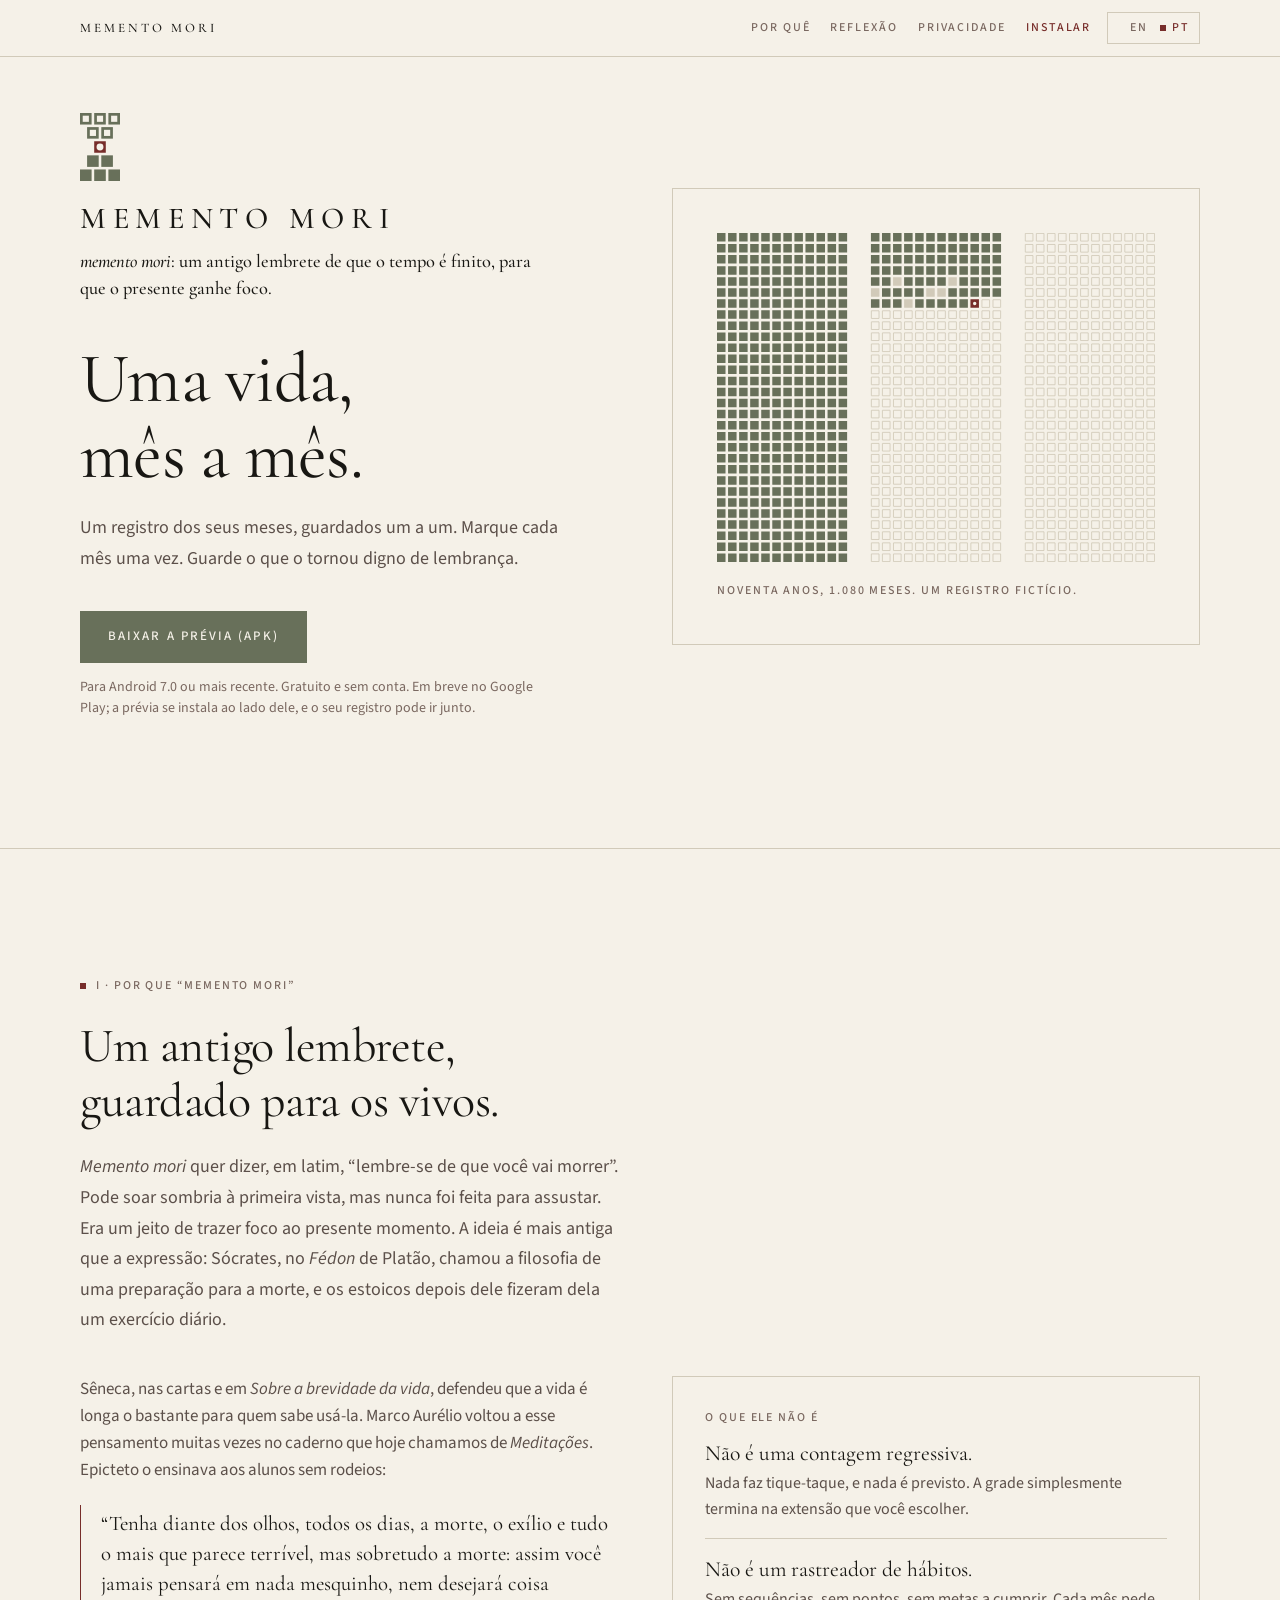
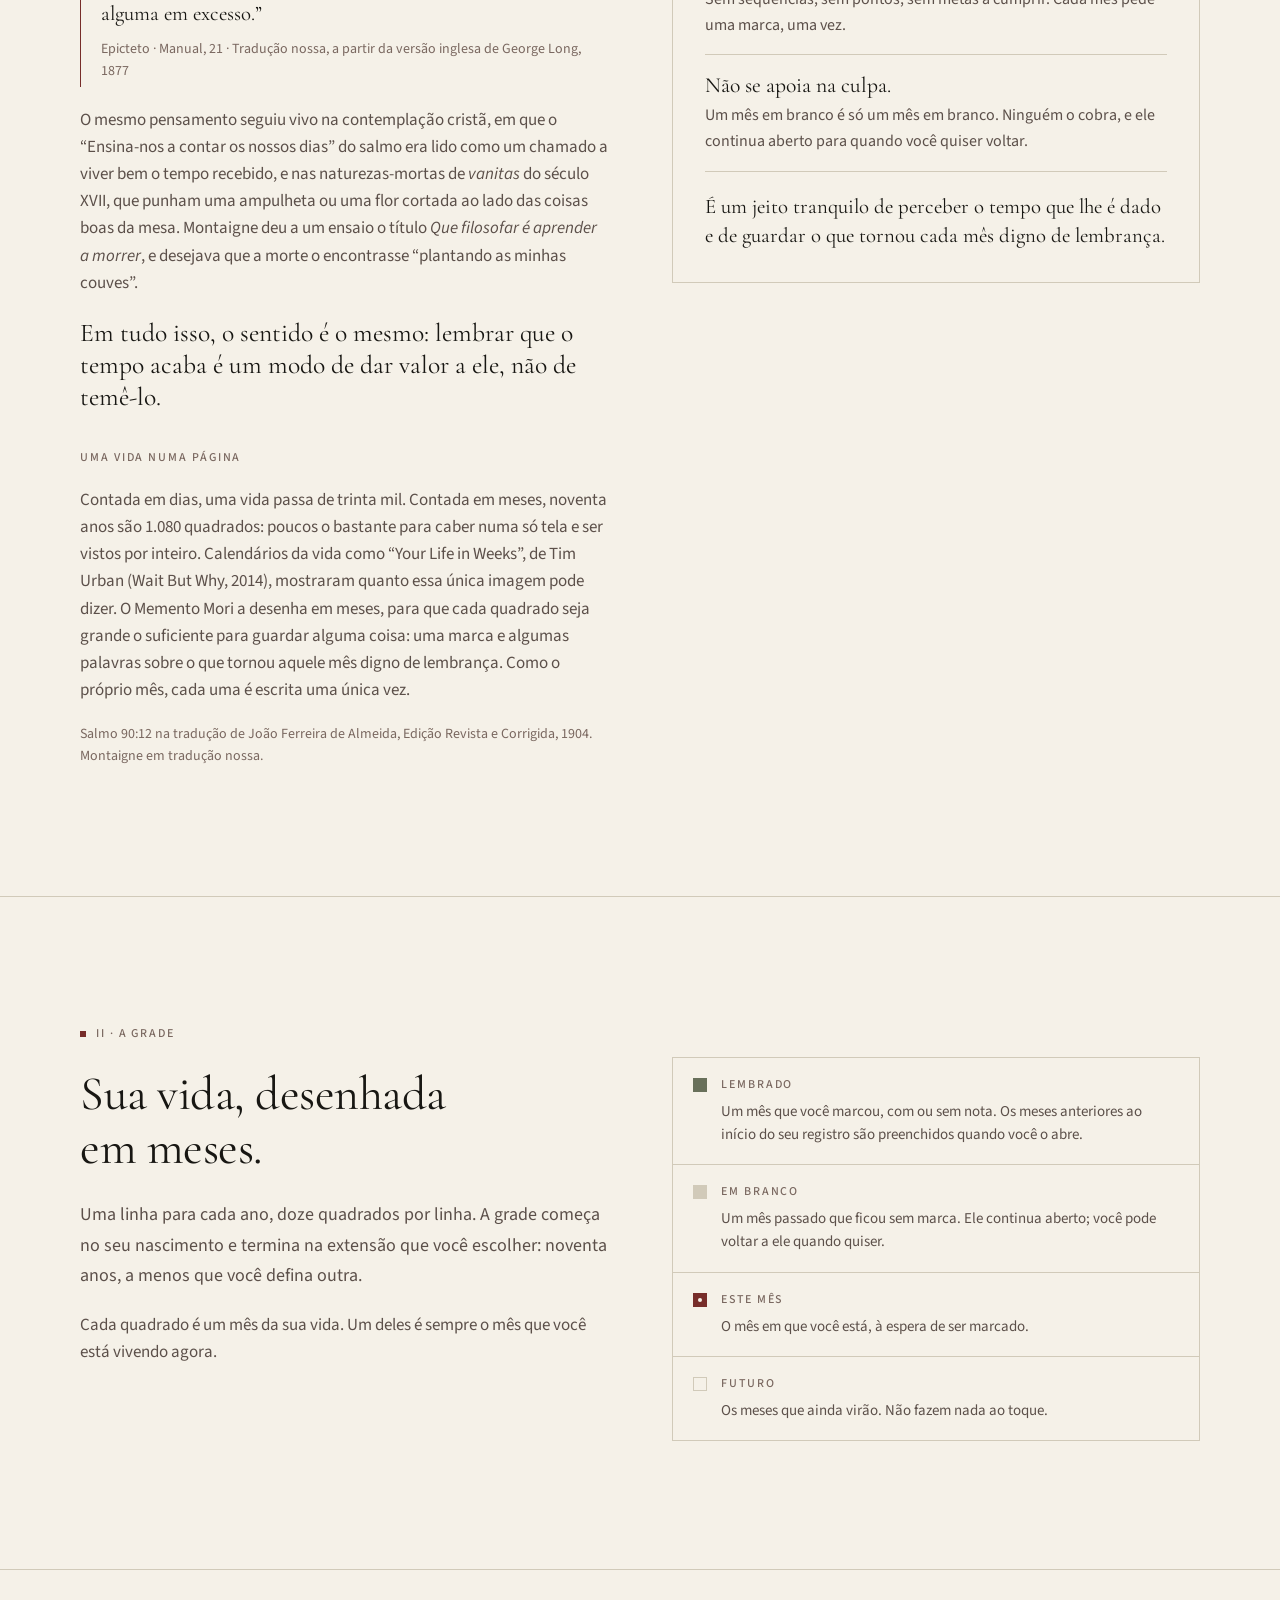
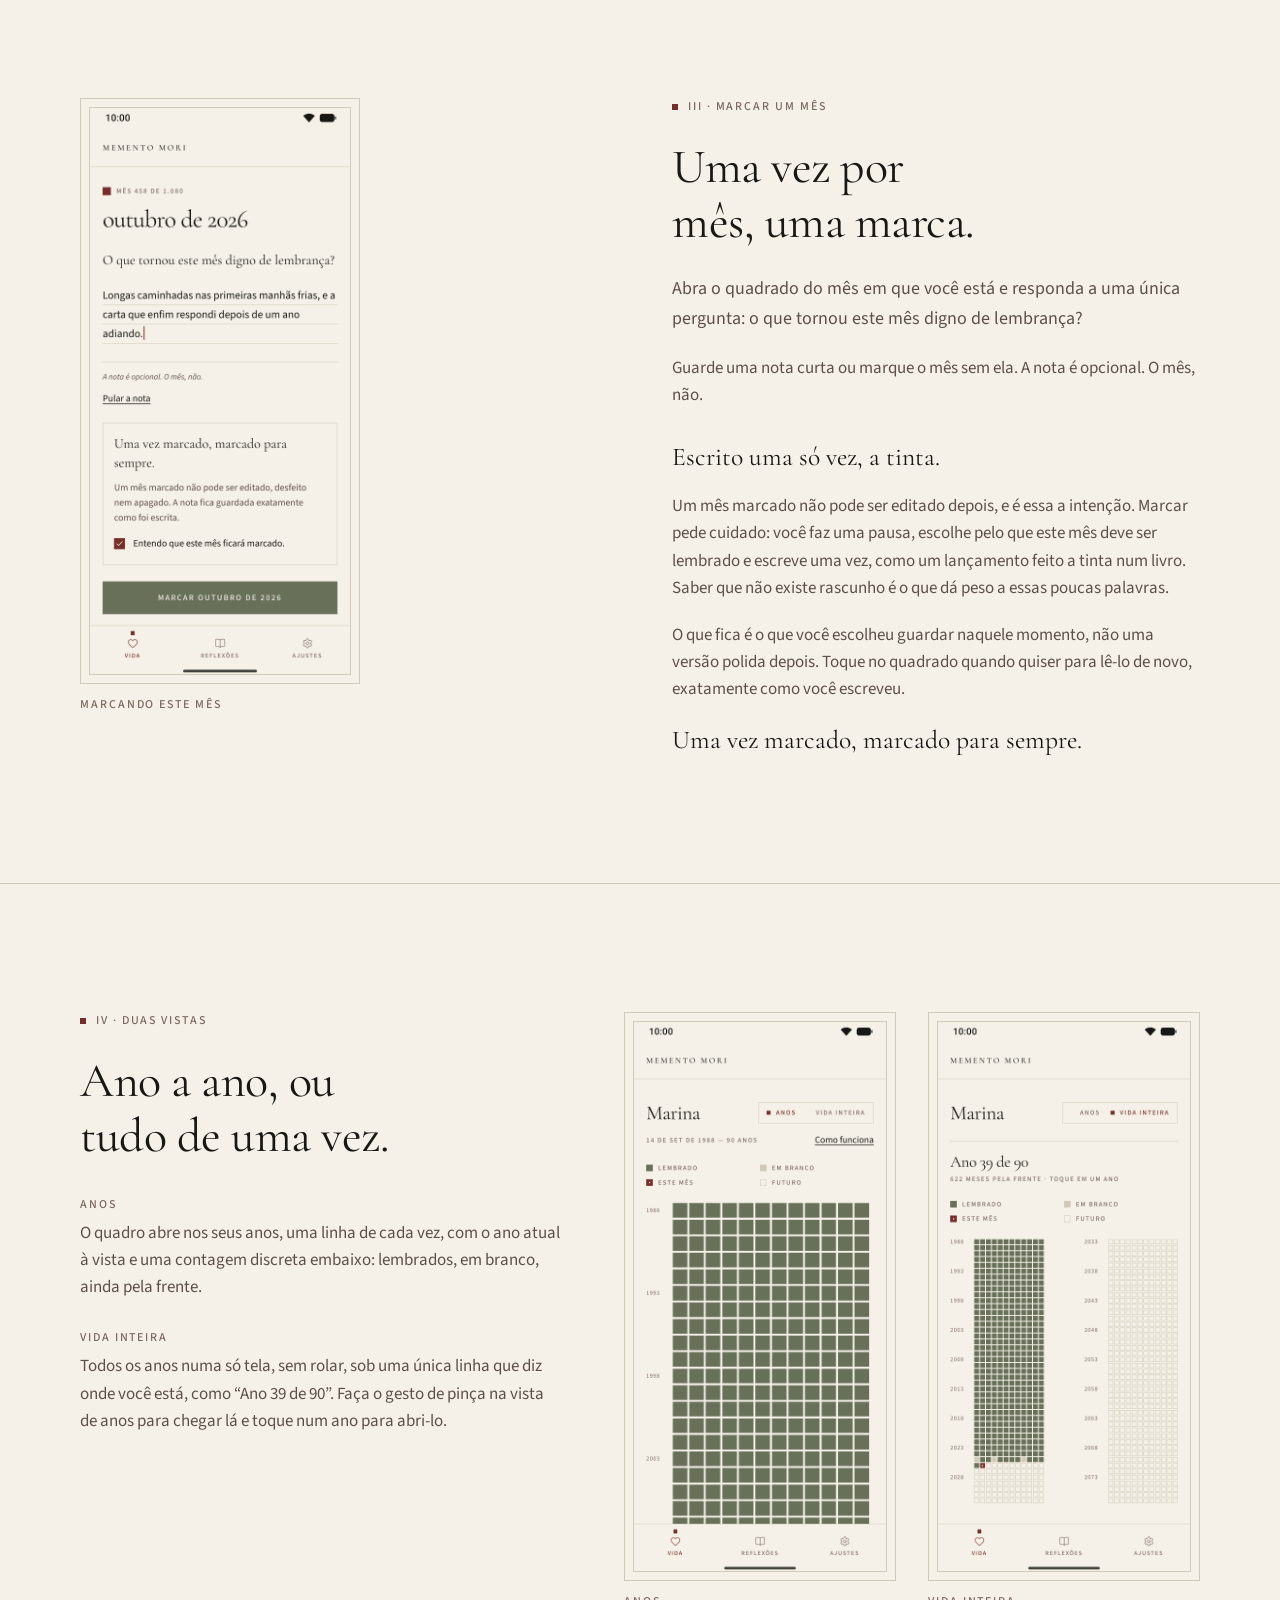
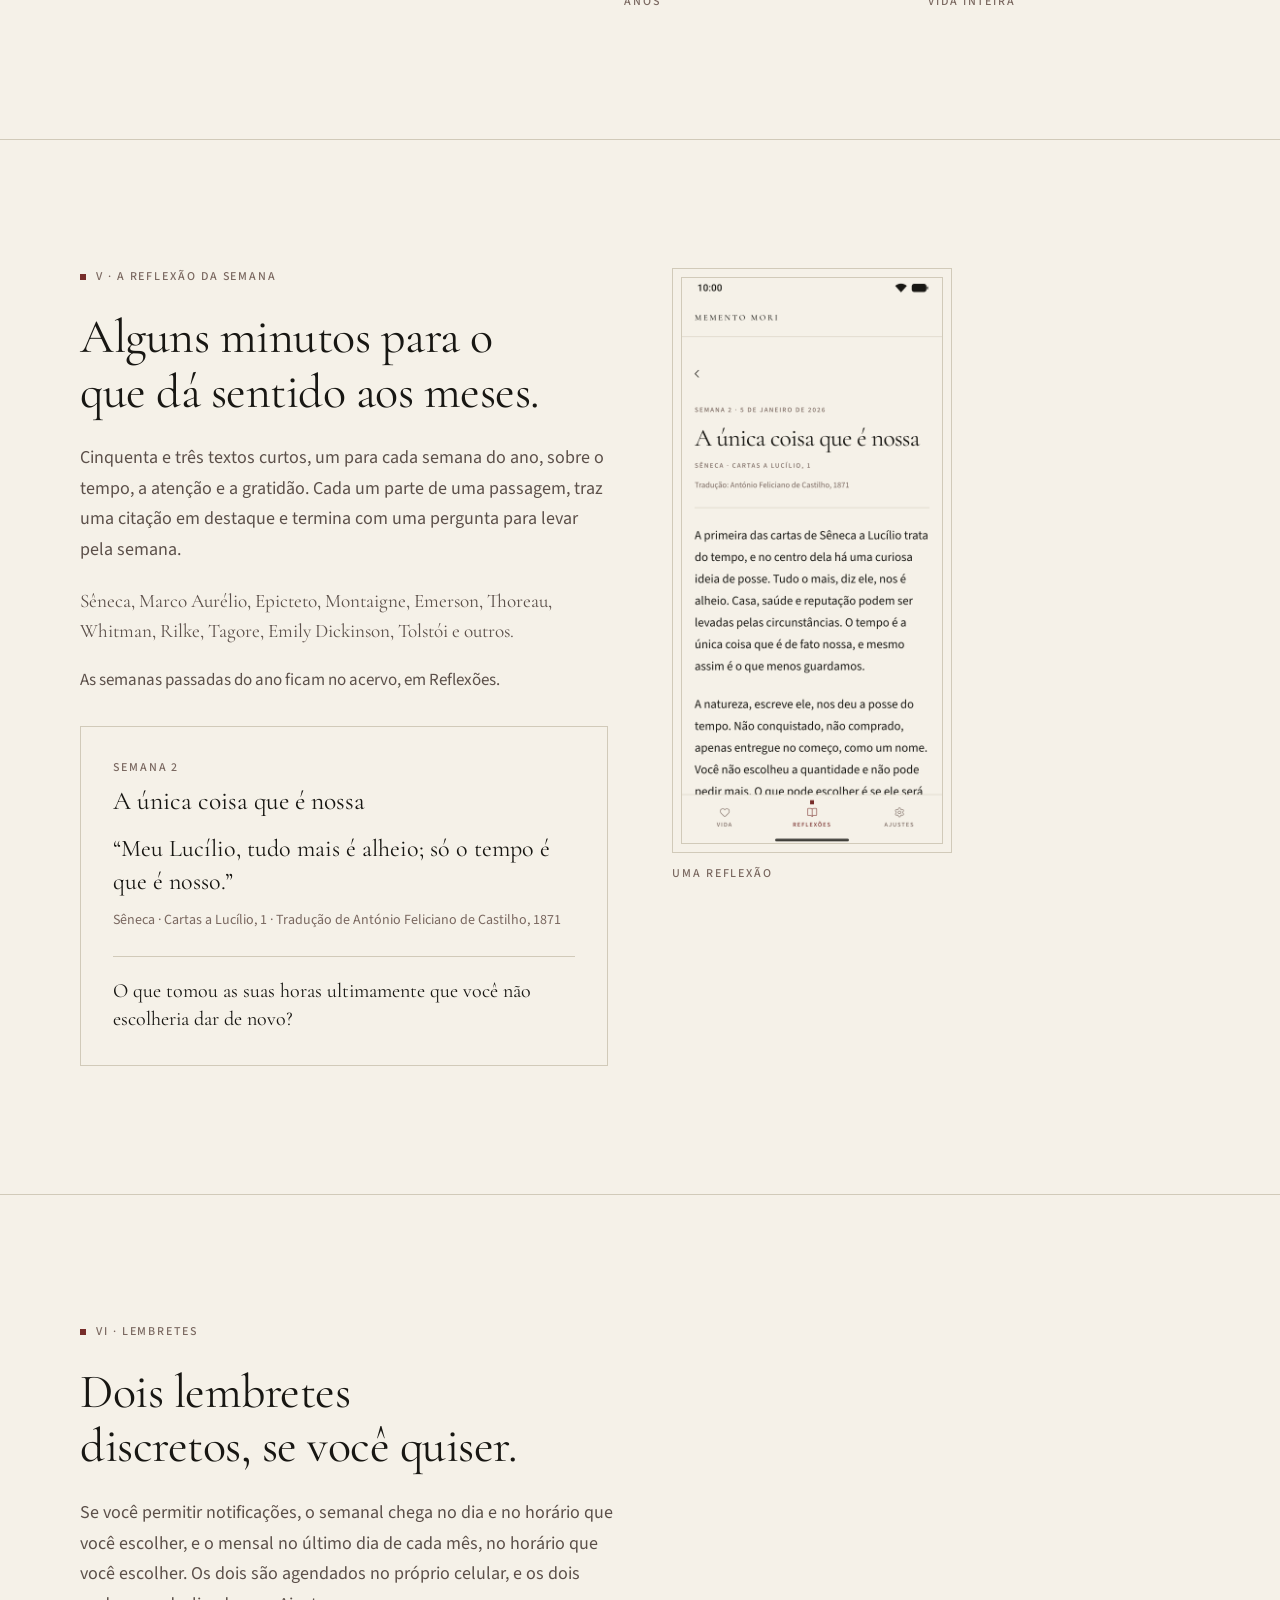
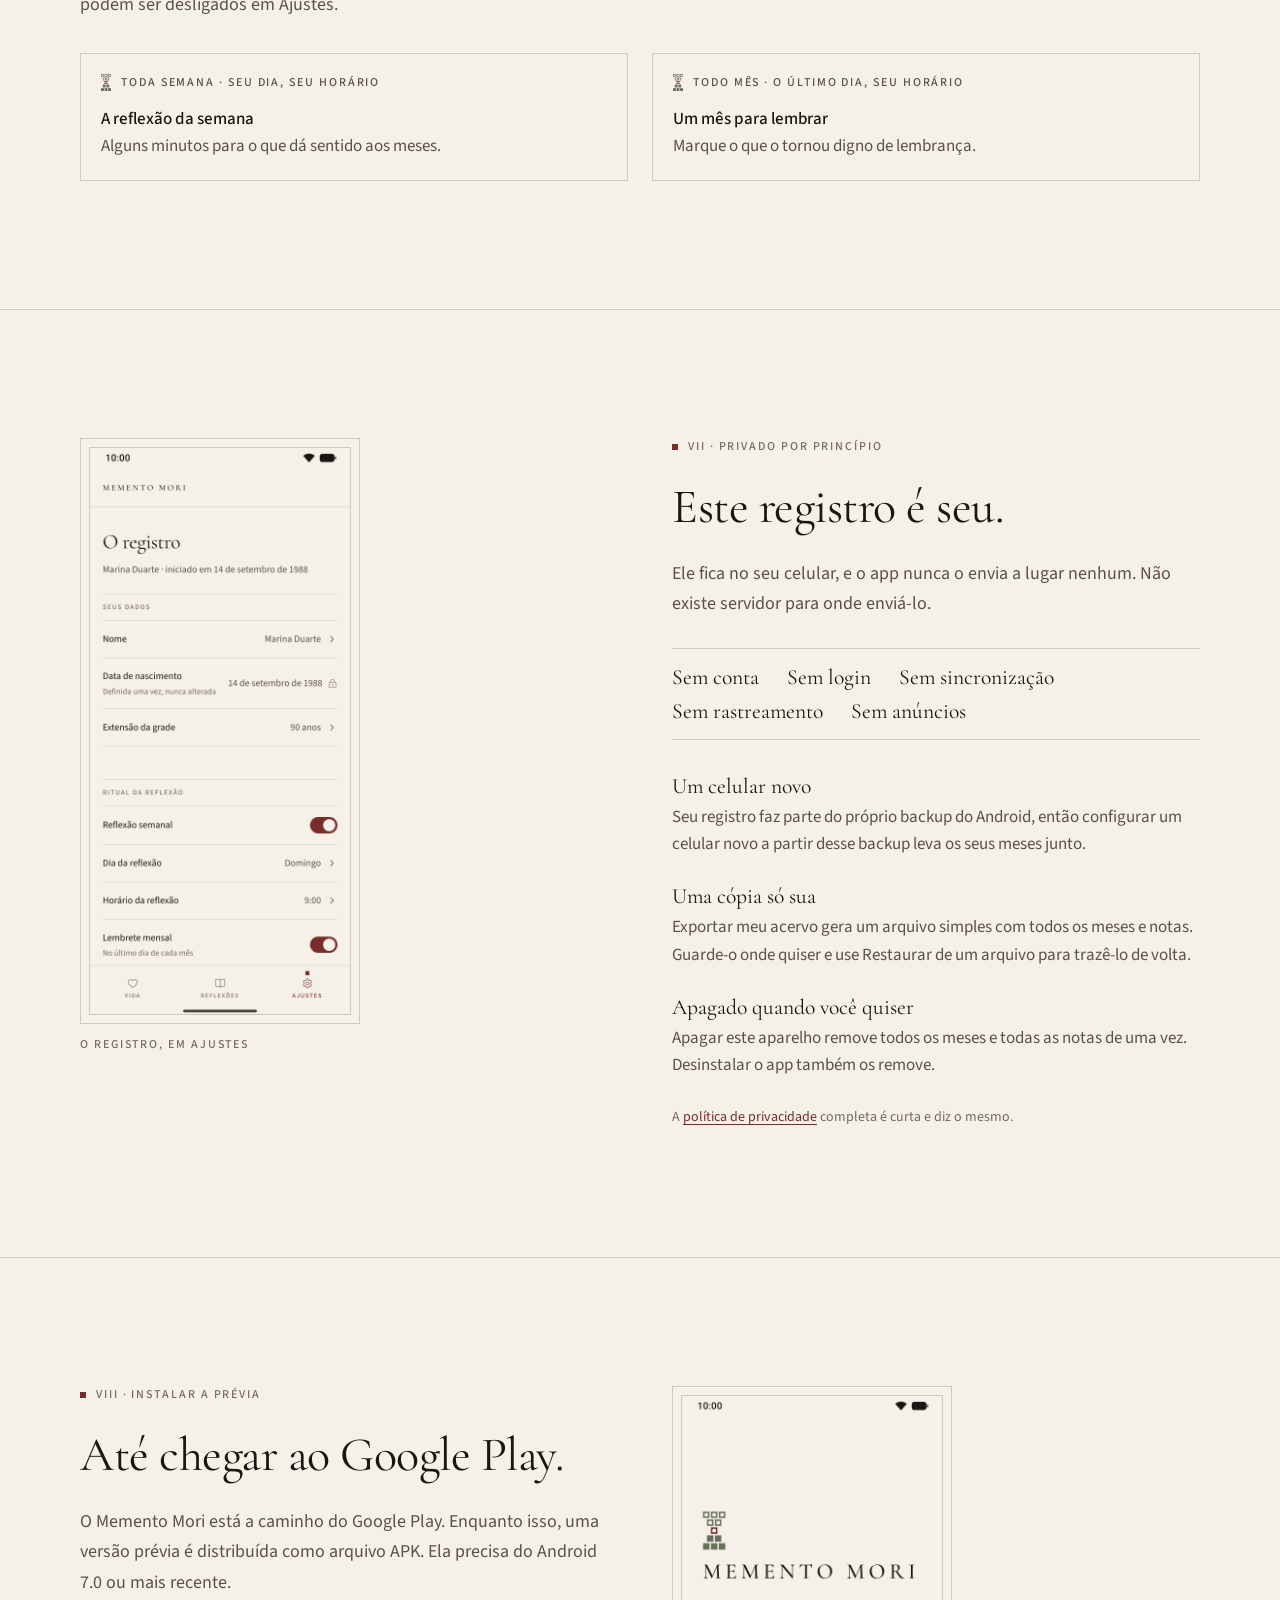
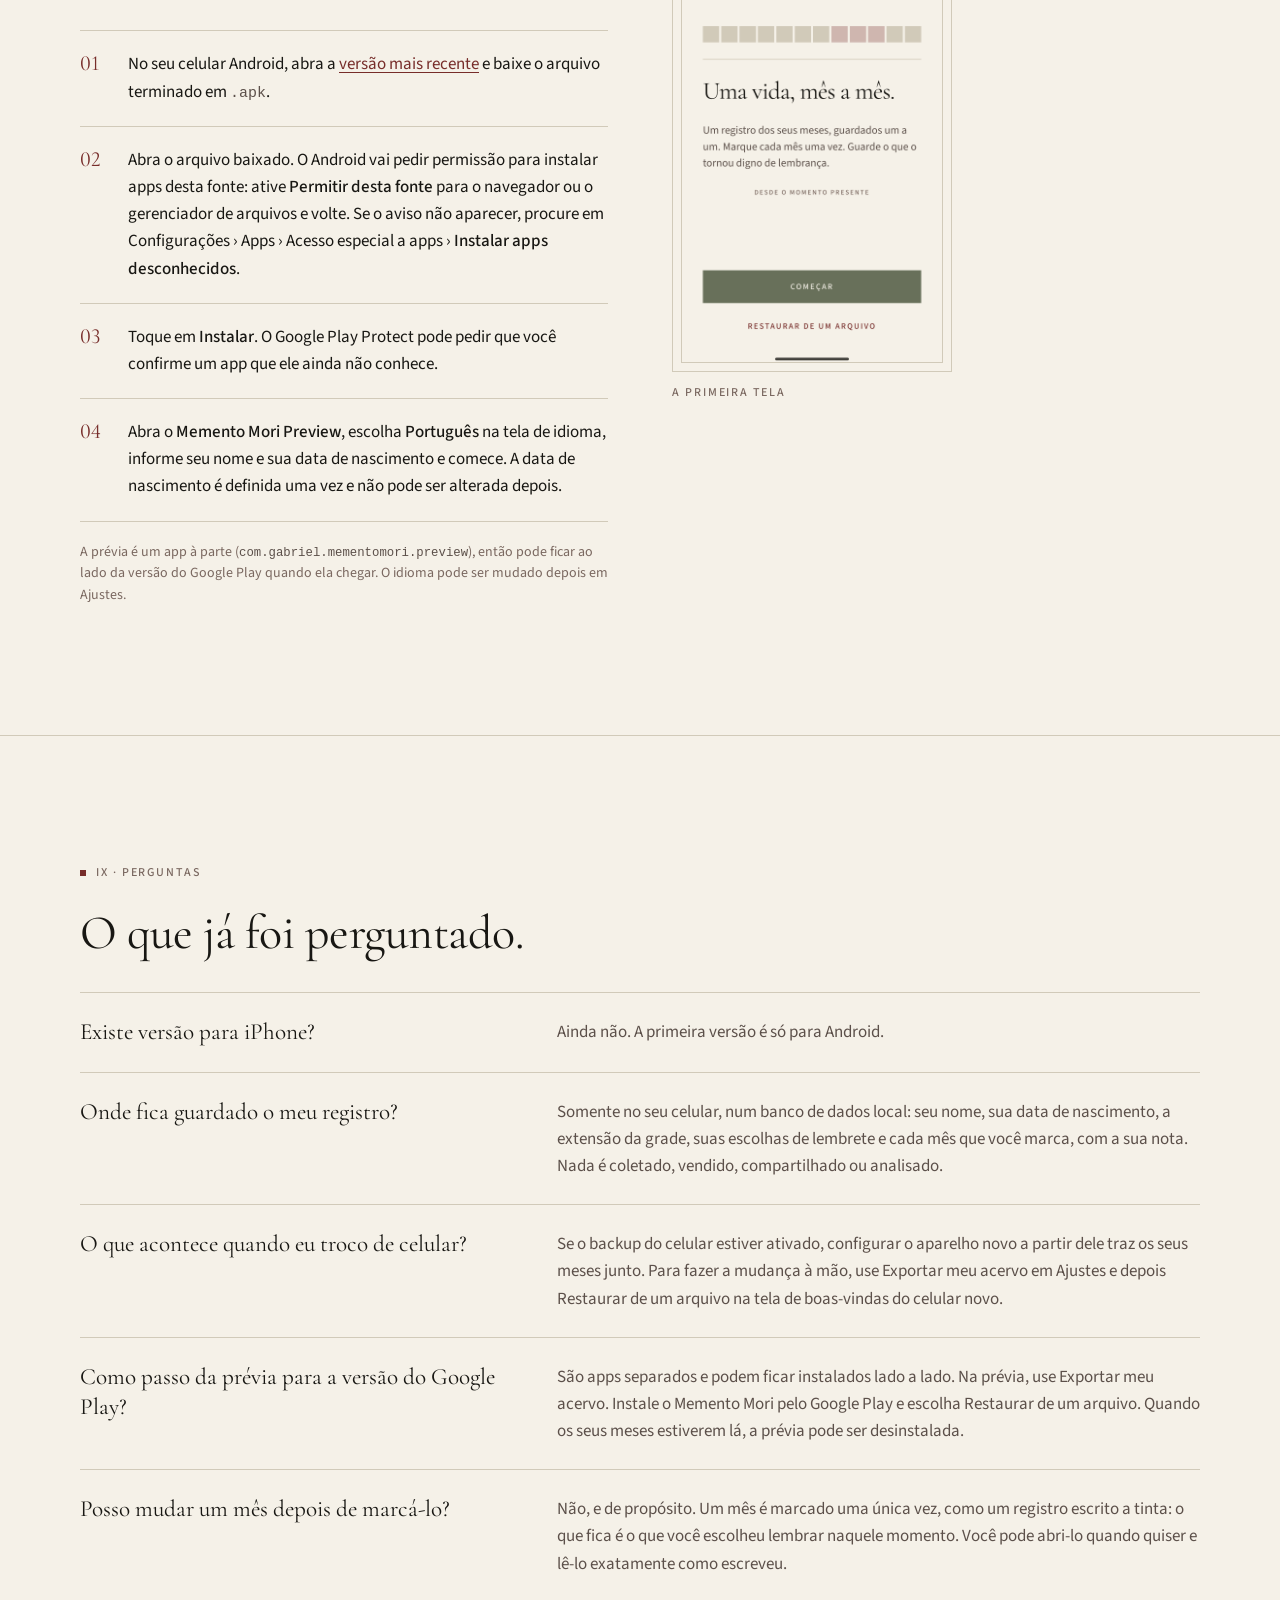
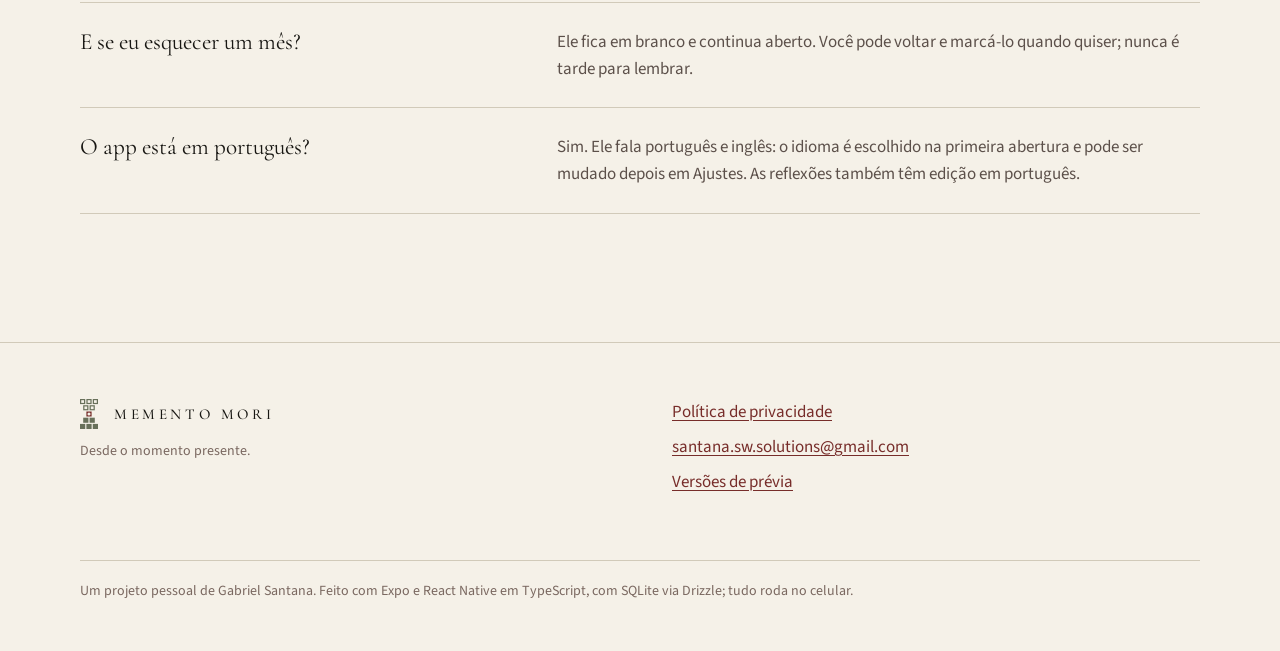
==== commit 8574753a: "docs: sync the site from memento-mori@0a24f67" ====
--- a/pt-br/index.html
+++ b/pt-br/index.html
@@ -598,7 +598,7 @@
             <section id="perguntas" aria-labelledby="questions-title">
                 <div class="wrap">
                     <p class="label section-label">IX · Perguntas</p>
-                    <h2 class="headline" id="questions-title">O que já nos perguntaram.</h2>
+                    <h2 class="headline" id="questions-title">O que já foi perguntado.</h2>
 
                     <dl class="faq">
                         <div>
--- a/styles.css
+++ b/styles.css
@@ -780,7 +780,7 @@
 .hero-gloss {
     margin-top: 10px;
     font-family: var(--serif);
-    font-size: 1.25rem;
+    font-size: 1.15rem;
     font-weight: 500;
     line-height: 1.45;
     color: var(--ink);
